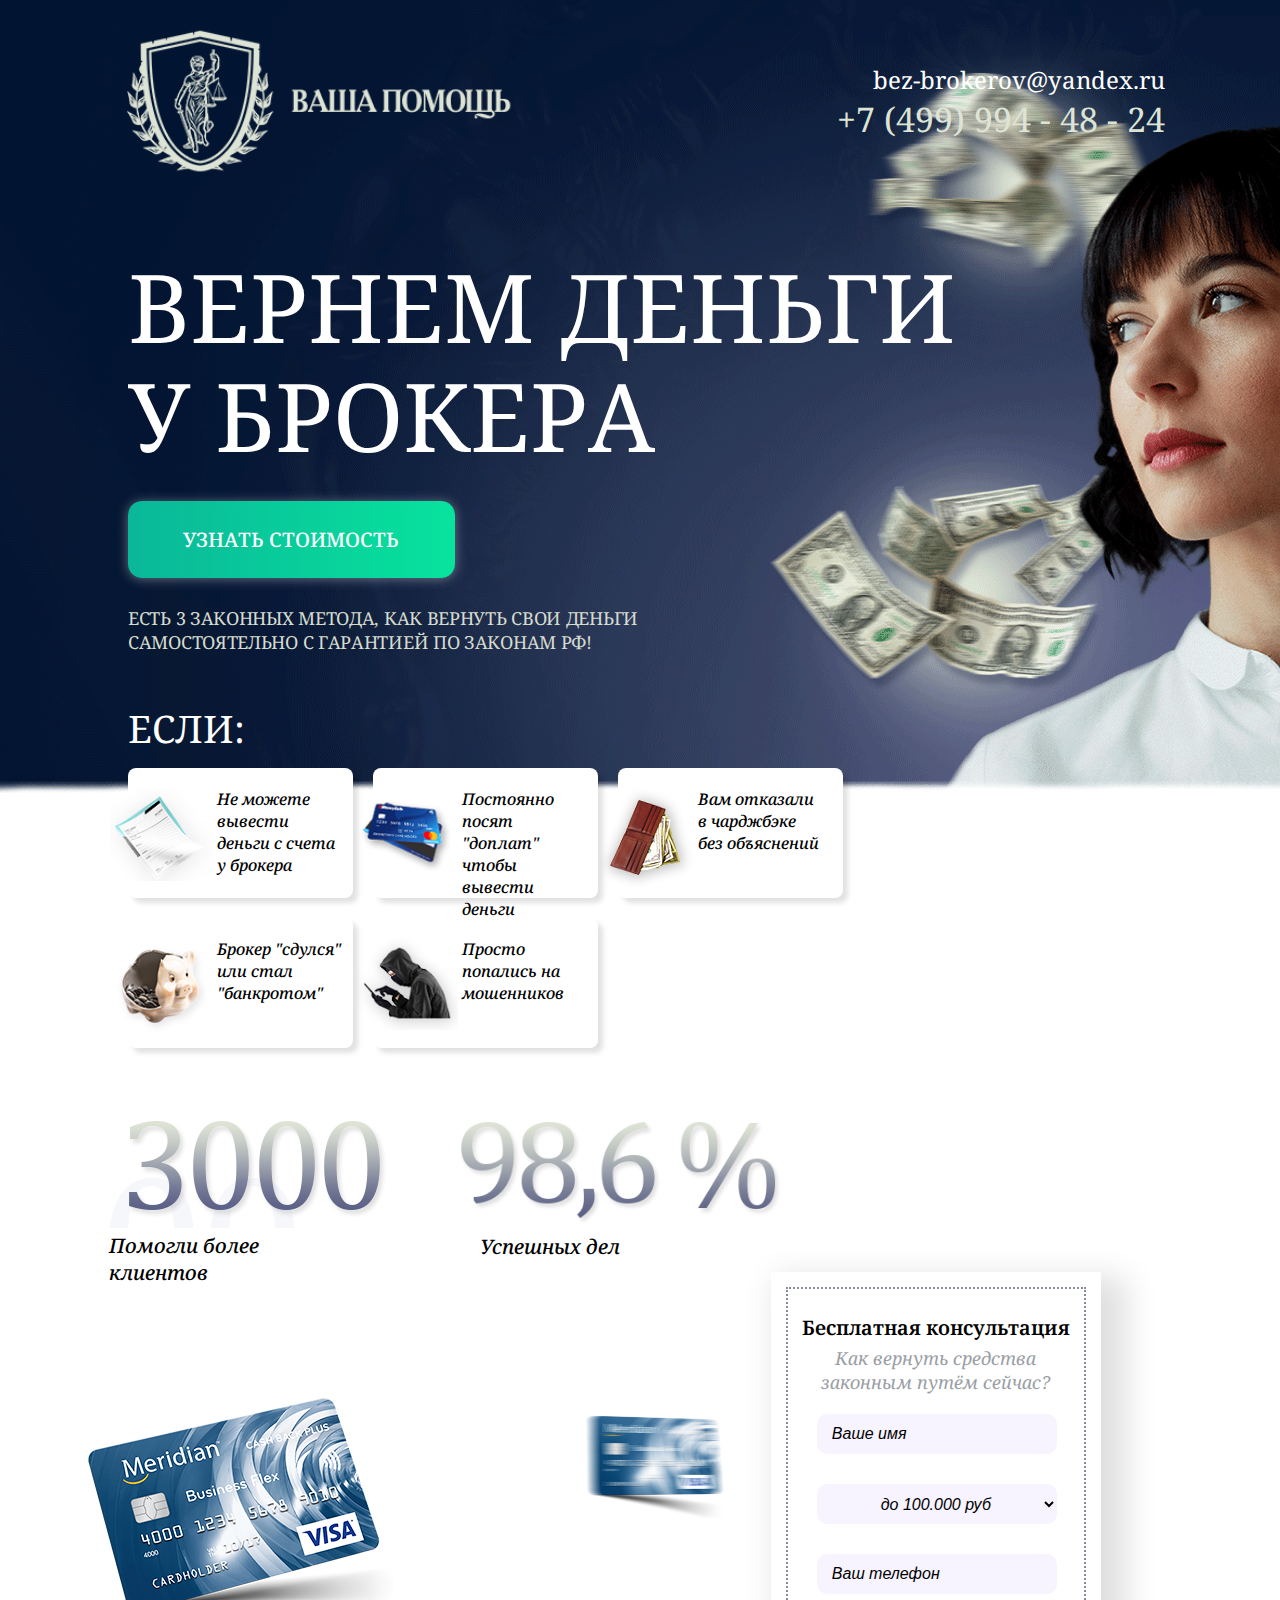
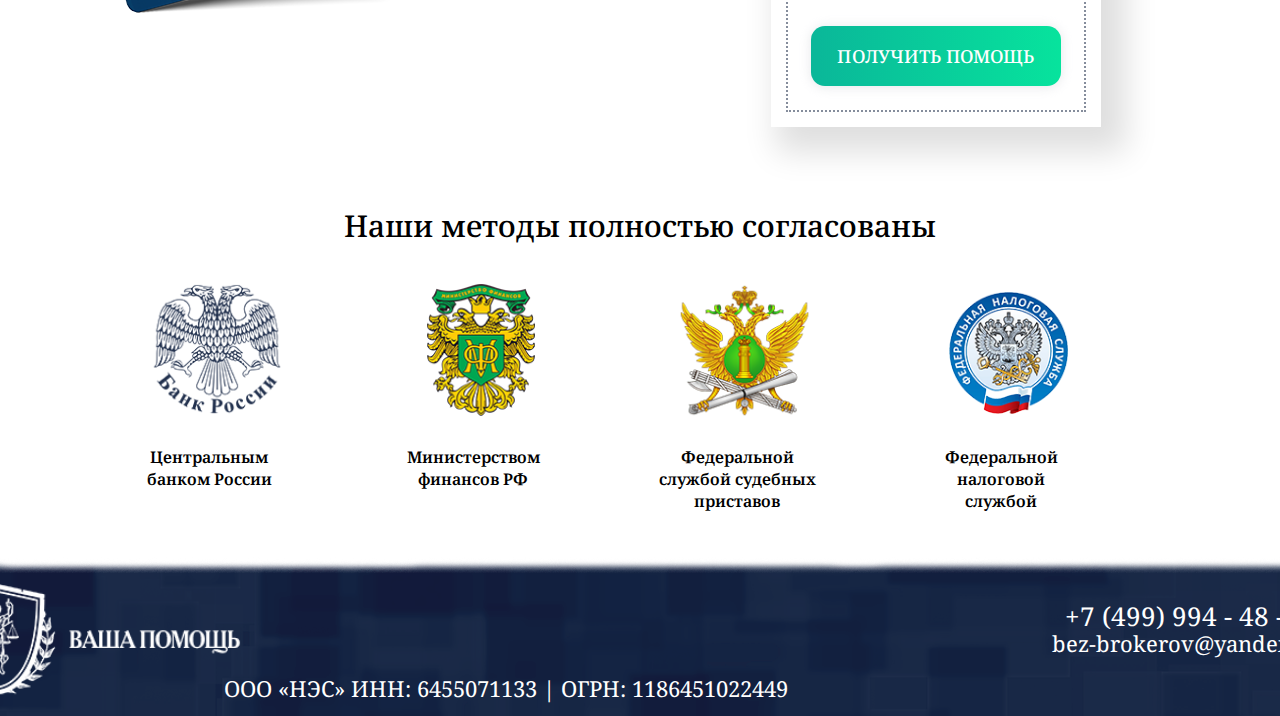
==== index.html @ 55100583 "Add files via upload" ====
<!DOCTYPE html>
<html lang="ru">

<head>
    <meta charset="UTF-8">
    <meta name="viewport" content="width=device-width, initial-scale=1.0">
    <link rel="stylesheet" href="css/style.css" />
    <link rel="preconnect" href="https://fonts.gstatic.com">
    <link href="https://fonts.googleapis.com/css2?family=Noto+Serif&display=swap" rel="stylesheet">
    <title>ваша помощь</title>
</head>

<body>
    <div class="body">
        <div class="wrapper">
            <div class="wrapper__images1">
                <div class="container">
                    <header class="header">
                        <img class="header__images" src="images/Logjvashapomosh.png" alt="">
                        <div class="header__text">
                            <span>bez-brokerov@yandex.ru</span>
                            <span class="header__tel">+7 (499) 994 - 48 - 24</span>
                        </div>
                    </header>
                    <div class="content">
                        <div class="main__content">
                            <h1>ВЕРНЕМ ДЕНЬГИ У БРОКЕРА</h1>
                            <div class="content__button">
                                <a href="#popup">УЗНАТЬ СТОИМОСТЬ</a>
                            </div>
                            <div class="content__text">
                                <p>Есть 3 законных метода, как вернуть свои деньги самостоятельно с гарантией по законам
                                    РФ!
                                </p>
                            </div>
                        </div>
                        <div class="content__windows">
                            <p class="content__text2">ЕСЛИ:</p>
                            <div class="wrapper__windows">
                                <ul class="windows1">
                                    <li class="window__text">
                                        <img src="images/Dokument.png" alt="">
                                        <p>Не можете вывести деньги с счета у брокера</p>
                                    </li>
                                    <li class="window__text">
                                        <img src="images/Kreditka.png" alt="">
                                        <p>Постоянно посят "доплат" чтобы вывести деньги</p>
                                    </li>
                                    <li class="window__text wallet">
                                        <img src="images/Koshelek.png" alt="">
                                        <p>Вам отказали в чарджбэке без объяснений</p>
                                    </li>
                                    <li class="window__text">
                                        <img src="images/Kopilka.png" alt="">
                                        <p>Брокер "сдулся" или стал "банкротом"</p>
                                    </li>
                                    <li class="window__text">
                                        <img src="images/Moshenik.png" alt="">
                                        <p>Просто попались на мошенников</p>
                                    </li>
                                </ul>
                            </div>
                        </div>
                        <div class="content__images">
                            <div class="numbers">
                                <div class="number">
                                    <img src="images/Nomber3000.png" alt="">
                                    <p>Помогли более клиентов</p>
                                </div>
                                <div class="number">
                                    <img class="num" src="images/Nomber98.png" alt="">
                                    <p>Успешных дел</p>
                                </div>
                            </div>
                            <div class="cards">
                                <div class="card">
                                    <img src="images/Kreditkabolshay.png" alt="">
                                </div>
                                <div class="card">
                                    <div class="card2">
                                        <img src="images/Kreditkamalenkay.png" alt="">
                                    </div>
                                </div>
                            </div>
                            <div class="forma">
                                <div class="border">
                                    <form class="form" name="feedback" method="POST" action="directofmy@yandex.ru">
                                        <h3>Бесплатная консультация</h3>
                                        <p>Как вернуть средства законным путём сейчас?</p>
                                        <input name="name" type="text" placeholder="Ваше имя" required="required"
                                            autocomplete="off" />
                                        <select name="sum" required="required">
                                            <option value="1">до 100.000 руб</option>
                                            <option value="2">от 100.000 до 300.000 руб</option>
                                            <option value="3">свыше 300.000</option>
                                        </select>
                                        <input name="tel" type="tel" placeholder="Ваш телефон" required="required"
                                            autocomplete="off" />
                                        <p><input class="btn" name="submit_btn" type="submit" value="ПОЛУЧИТЬ ПОМОЩЬ" />
                                        </p>
                                    </form>
                                </div>
                            </div>
                        </div>
                        <div class="logo__container">
                            <div class="logos">
                                <h2>Наши методы полностью согласованы</h2>
                                <div class="logo">
                                    <img src="images/Banklogo.png" alt="">
                                    <p>Центральным банком России</p>
                                </div>
                                <div class="logo">
                                    <img src="images/Minicterstvologo.png" alt="">
                                    <p>Министерством финансов РФ</p>
                                </div>
                                <div class="logo">
                                    <img src="images/Federalnayslugba.png" alt="">
                                    <p>Федеральной службой судебных приставов</p>
                                </div>
                                <div class="logo">
                                    <img src="images/Nologovayslugba.png" alt="">
                                    <p>Федеральной налоговой службой</p>
                                </div>
                            </div>
                        </div>
                    </div>
                </div>
            </div>
        </div>
        <div class="wrapper__images2">
            <div class="footer">
                <img class="footer__images" src="images/logomalenkoe.png" alt="">
                <div class="footer__text">
                    <p>ООО «НЭС» ИНН: 6455071133 | ОГРН: 1186451022449</p>
                    <span class="mail">bez-brokerov@yandex.ru</span>
                    <span class="footer__tel">+7 (499) 994 - 48 - 24</span>
                </div>
            </div>
        </div>
        <div id="popup" class="popup">
            <div class="popup__body">
                <div class="popup__content">
                    <a href="" class="popup__close">✖</a>
                    <form class="popup__form" name="feedback" method="POST" action="directofmy@yandex.ru" id="forma">
                        <h4>Бесплатная консультация</h4>
                        <p>Как вернуть средства законным путём сейчас?</p>
                        <input name="name" type="text" placeholder="Ваше имя" required="required" autocomplete="off" />
                        <select name="sum" required="required">
                            <option value="1">до 100.000 руб</option>
                            <option value="2">от 100.000 до 300.000 руб</option>
                            <option value="3">свыше 300.000</option>
                        </select>
                        <input name="tel" type="tel" placeholder="Ваш номер телефон*" required="required"
                            autocomplete="off" />
                        <span>Отправляя данную форму, вы даете согласие на обработку Ваших персональных данных.</span>
                        <p><input class="btn2" name="submit_btn2" type="submit" value="ПОЛУЧИТЬ ПОМОЩЬ" /></p>
                    </form>
                </div>
            </div>
        </div>
    </div>
</body>

</html>
---- css/style.css ----
/*Обнуление*/
*,
::before,
::after {
box-sizing: border-box;
}

html {
font-size: 0.0817vw; /* for width: 1224px;*/
padding: 0;
margin: 0;
width: 100%;
height: 100%;
}

body {
position: relative;
padding: 0;
margin: 0 0 0 0;
width: 100%;
font-size: 14rem;
font-family:'Noto Serif', serif;
}

.body{
	margin-bottom: 200px;
}

body:before {
width: 300px;
height: 100px;
background: red;
}

body:after {
width: 300rem;
height: 100rem;
background:#00ff0099;
}

body:before,
body:after {
content: "камертон";
position: fixed;
top: 10px;
left: 20px;
z-index: 1000000;
display: none;
}

li {
	list-style-type: none;
}
ul {
	margin-left: 0;
	padding-left: 0; 
}

/* @media */

@media screen and (min-width: 1140px) { /*экран больше 1224*/
html{
font-size: 1px;}
}

@media screen and (min-width: 1420px) and (max-width: 1680px){
	body .wrapper .container{
		width: 70%;
	}
	header .header__images {
		width: 480rem;
	}
	header .header__text{
		padding-top: 10rem;
	}
	header .header__text span{
		font-size: 26rem;
	}
	body .wrapper .container header .header__text .header__tel{
		font-size: 36px;
	}
	.content .main__content h1{
		width: 85%;
		font-size: 95rem;
		margin-bottom: 30px;
	}
	.content .main__content .content__text{
		width: 50%;
		font-size: 18rem;
	}
	.content .content__windows .content__text2{
		margin-top: -15rem;
		font-size: 42rem;
	}
	.content .content__windows .wrapper__windows .windows1 p{	
		margin-top: 20rem;
		font-size: 16rem;
	}
	.content .content__images .numbers p{
		font-size: 22rem;
	}
	.content .content__images .numbers .number .num{
		margin: -5rem 0 0 -35rem;
	}
	.content .content__images .forma{
		margin: -55% 0 0 0;
		text-align: center;
	}
	.content .content__images .forma .border form h3{
		font-size: 20rem;
	}
	.content .content__images .forma .border form p{
		font-size: 18rem;
	}
	.content .logo__container .logos .logo{
		margin-right: 85rem;
		margin-bottom: 120rem;
	}.content .logo__container .logos .logo p{
		font-size: 16rem;
	}
	.content .logo__container .logos :last-child {
		padding-right: 0rem;
		margin-right: 0rem;
	}
	body .wrapper__images2{
		position: absolute;
		bottom: -15px;
	}
	.body .wrapper__images2 .footer{
		max-width: 70%;
	}
	body .wrapper__images2 .footer .footer__text{
		width: 100%;
		margin: 0 20px 0 10px;
		text-align: center;
	}
	body .wrapper__images2 .footer .footer__images{
		margin: 5rem 0 0 -130rem;
		height: 130rem;
	}
	body .wrapper__images2 .footer .footer__text p{
		position: absolute;
		font-size: 26px;
		margin: -35rem 0 0 310rem;
	}
	body .wrapper__images2 .footer .footer__text .footer__tel{
		font-size: 24px;
		margin: -100rem -125rem 0 0;
	}
	body .wrapper__images2 .footer .footer__text .mail{
		font-size: 22px;
		margin: -75rem -125rem 0 0;
	}
}

@media screen and (min-width: 1280px) and (max-width: 1420px){
	body .wrapper .container{
		width: 80%;
	}
	header .header__images {
		width: 430rem;
	}
	header .header__text span{
		font-size: 24rem;
	}
	body .wrapper .container header .header__text .header__tel{
		font-size: 34px;
	}
	.content .main__content h1{
		width: 85%;
		font-size: 95rem;
		margin-bottom: 30px;
	}
	.content .main__content .content__text{
		width: 60%;
		font-size: 18rem;
	}
	.content .content__windows .wrapper__windows{
		width: 90%;
		margin: 0 auto;
	}
	.content .content__windows .wrapper__windows .windows1 p{	
		margin-top: 20rem;
		font-size: 16rem;
	}
	.content .content__images .numbers p{
		font-size: 20rem;
	}
	.content .content__images .numbers .number .num{
		margin: -5rem 0 0 -30rem;
	}
	.content .content__images .cards{
		margin: 0 0 130rem -30rem;
	}
	.content .content__images .forma{
		margin: -52% 5% 0 0;
		text-align: center;
	}
	.content .content__images .forma .border form h3{
		font-size: 20rem;
	}
	.content .content__images .forma .border form p{
		font-size: 18rem;
	}
	.content .logo__container .logos .logo{
		margin-right: 80rem;
		margin-bottom: 100rem;
	}
	.content .logo__container .logos .logo p{
		font-size: 16rem;
	}
	.content .logo__container .logos :last-child {
		padding-right: 0rem;
		margin-right: 0rem;
	}
	body .wrapper__images2{
		position: absolute;
		bottom: -40px;
	}
	.body .wrapper__images2 .footer{
		max-width: 90%;
	}
	body .wrapper__images2 .footer .footer__text{
		width: 100%;
		margin: 0 20px 0 10px;
		text-align: center;
	}
	body .wrapper__images2 .footer .footer__images{
		margin: 5rem 0 0 -130rem;
		height: 130rem;
	}
	body .wrapper__images2 .footer .footer__text p{
		position: absolute;
		font-size: 22px;
		margin: -30rem 0 0 180rem;
	}
	body .wrapper__images2 .footer .footer__text .footer__tel{
		font-size: 26px;
		margin: -105rem -125rem 0 0;
	}
	body .wrapper__images2 .footer .footer__text .mail{
		font-size: 22px;
		margin: -75rem -125rem 0 0;
	}
}

@media screen and (min-width: 991px) and (max-width: 1279px){
	body .wrapper .container{
		width: 80%;
	}
	header .header__images {
		width: 530rem;
	}
	header .header__text{
		padding-top: 20rem;
	}
	header .header__text span{
		font-size: 30rem;
	}
	body .wrapper .container header .header__text .header__tel{
		font-size: 34px;
	}
	.content .main__content h1{
		width: 90%;
		font-size: 95rem;
		margin-bottom: 30px;
	}
	.content .main__content .content__text{
		width: 80%;
		font-size: 24rem;
	}
	.content .content__windows .wrapper__windows{
		width: 90%;
		margin: 0 auto;
	}
	.content .content__windows .wrapper__windows .windows1 p{	
		margin-top: 30rem;
		font-size: 16rem;
	}
	.content .content__images .numbers p{
		font-size: 28rem;
	}
	.content .content__images .numbers .number .num{
		margin: -5rem 0 0 -30rem;
	}
	.content .content__images .cards{
		margin: 0 0 180rem -20rem;
	}
	.content .content__images .forma{
		margin: -58% 8% 0 0;
		text-align: center;
	}
	.content .content__images .forma .border form h3{
		font-size: 26rem;
	}
	.content .content__images .forma .border form p{
		font-size: 24rem;
	}
	.content .logo__container .logos .logo{
		margin-right: 75rem;
		margin-bottom: 100rem;
	}
	.content .logo__container .logos h2{
		font-size: 30rem;
	}
	.content .logo__container .logos .logo p{
		font-size: 16rem;
	}
	.content .logo__container .logos :last-child {
		padding-right: 0rem;
		margin-right: 0rem;
	}
	body .wrapper__images2{
		position: absolute;
		bottom: -40px;
	}
	.body .wrapper__images2 .footer{
		width: 90%;
	}
	body .wrapper__images2 .footer .footer__text{
		width: 100%;
		margin: 0 20px 0 10px;
		text-align: center;
	}
	body .wrapper__images2 .footer .footer__images{
		margin: 5rem 0 0 -130rem;
		height: 130rem;
	}
	body .wrapper__images2 .footer .footer__text p{
		position: absolute;
		font-size: 22px;
		margin: -25rem 0 0 180rem;
	}
	body .wrapper__images2 .footer .footer__text .footer__tel{
		font-size: 26px;
		margin: -105rem -125rem 0 0;
	}
	body .wrapper__images2 .footer .footer__text .mail{
		font-size: 22px;
		margin: -75rem -125rem 0 0;
	}
}

@media screen and (min-width: 840px) and (max-width: 990px){
	body .wrapper .container{
		width: 80%;
		margin: 0 auto;
		text-align: center;
	}
	header .header__text span{
		font-size: 30rem;
	}
	header .header__images {
		max-width: 340px;
	}
	.content .main__content h1{
		width: 100%;
		font-size: 110rem;
		text-align: center;
		margin-bottom: 30px;
	}
	.content .main__content .content__text{
		width: 80%;
		margin: 0 auto;
		text-align: center;
		font-size: 24rem;
	}
	.content .content__windows .wrapper__windows{
		width: 100%;
		padding: 0 0 0 20%;
		margin: 0 auto;
	}
	.content .content__windows .wrapper__windows .windows1 p{	
		margin-top: 30rem;
		font-size: 20rem;
	}
	.content .content__images .numbers p{
		font-size: 28rem;
	}
	.content .content__images .numbers .number .num{
		margin: -5rem 0 0 -56rem;
	}
	.content .content__images .cards{
		width: 100%;
		margin-bottom: 200rem;
	}
	.content .content__images .forma{
		margin:-65% 5% 0 0;
		text-align: center;
	}
	.content .logo__container .logos .logo{
		margin-right: 75rem;
	}
	.content .logo__container .logos h2{
		font-size: 30rem;
	}
	.content .logo__container .logos .logo p{
		font-size: 16rem;
	}
	.content .logo__container .logos :last-child {
		padding-right: 0rem;
		margin-right: 0rem;
	}
	body .wrapper__images2{
		position: absolute;
		bottom: -100px;
	}
	body .wrapper__images2 .footer{
		max-width: 90%;
		padding-top: 20px;
		margin: 0 auto;
		text-align: center;
	}
	body .wrapper__images2 .footer .footer__images{
		margin: 15rem 0 0 0;
		height: 150rem;
	}
	body .wrapper__images2 .footer .footer__text{
		width: 100%;
		float: none;
		margin: 0 20px 0 10px;
		text-align: center;
	}
	body .wrapper__images2 .footer .footer__text p{
		position: absolute;
		font-size: 24rem;
		margin: 130rem 0 0 410rem;
	}
	body .wrapper__images2 .footer .footer__text .footer__tel{
		font-size: 18px;
		margin: 50rem -240rem 0 0;
	}
	body .wrapper__images2 .footer .footer__text .mail{
		font-size: 16px;
		margin: 80rem 70rem 0 0;
	}
}	

@media screen and (min-width: 768px) and (max-width: 840px){
	body .wrapper .container{
		width: 80%;
		margin: 0 auto;
		text-align: center;
	}
	header .header__images {
		max-width: 340px;
	}
	header .header__text{
		padding-top: 20rem;
	}
	header .header__text span{
		font-size: 30rem;
	}
	body .wrapper .container header .header__text .header__tel{
		font-size: 30px;
	}
	.content .main__content h1{
		width: 100%;
		font-size: 110rem;
		text-align: center;
		margin-bottom: 30px;
	}
	.content .main__content .content__text{
		width: 80%;
		margin: 0 auto;
		font-size: 24rem;
		text-align: center;
	}
	.content .content__windows .wrapper__windows{
		width: 100%;
		padding: 0 0 0 12%;
		margin: 0 auto;
	}
	.content .content__windows .wrapper__windows .windows1 p{	
		margin-top: 30rem;
		font-size: 20rem;
	}
	.content .content__images .numbers p{
		font-size: 28rem;
	}
	.content .content__images .numbers .number .num{
		margin: -5rem 0 0 -56rem;
	}
	.content .content__images .cards{
		width: 100%;
	}
	.content .content__images .forma{
		margin:-115% -3% 0 0;
		text-align: center;
	}
	.content .logo__container .logos h2{
		font-size: 30rem;
	}
	.content .logo__container .logos .logo{
		margin-right: 75rem;
	}
	.content .logo__container .logos .logo p{
		font-size: 16rem;
	}
	.content .logo__container .logos :last-child {
		padding-right: 0rem;
		margin-right: 0rem;
	}
	body .wrapper__images2{
		position: absolute;
		bottom: -100px;
	}
	body .wrapper__images2 .footer{
		max-width: 90%;
		padding-top: 20px;
		margin: 0 auto;
		text-align: center;
	}
	body .wrapper__images2 .footer .footer__images{
		margin: 15rem 0 0 0;
		height: 180rem;
	}
	body .wrapper__images2 .footer .footer__text{
		width: 100%;
		float: none;
		margin: 0 20px 0 10px;
		text-align: center;
	}
	body .wrapper__images2 .footer .footer__text p{
		position: absolute;
		float: none;
		font-size: 24rem;
		margin: 170rem 0 0 390rem;
	}
	body .wrapper__images2 .footer .footer__text .footer__tel{
		font-size: 18px;
		margin: -70rem 70rem 0 0;
	}
	body .wrapper__images2 .footer .footer__text .mail{
		font-size: 16px;
		margin: 100rem 70rem 0 0;
	}
}	

@media screen and (min-width: 641px) and (max-width: 767px){
	.content .main__content .content__text p {
		display:none;
	}
	.content .logo__container {
		display:none;
	}
	body .wrapper .container{
		width: 80%;
		margin: 0 auto;
		text-align: center;
	}
	header .header__text span{
		font-size: 18px;
	}
	header .header__images {
		max-width: 340px;
		margin: -5rem 0 0 -40rem;
	}
	.content .main__content h1{
		width: 100%;
		font-size: 110rem;
		text-align: center;
		margin-bottom: 30px;
	}
	body .wrapper .container .content .content__windows {
		margin: 0 auto;
		text-align: center;
	}
	body .wrapper .container .content .content__windows .wrapper__windows{
		padding: 0 15%;
		text-align: center;
	}
	body .wrapper .container .content .content__images .numbers{
		padding: 0 20% 0 20%;
		margin: 0 auto;
	}
	body .wrapper .container .content .content__images .numbers p{
		font-size: 40rem;
		margin-left: 50px;
	}
	body .wrapper .container .content .content__images .numbers .number{
		margin: 0;
	}
	.content .content__images .cards .card{
		margin: 0 100rem 50rem -100rem;
	}
	.content .content__images .cards .card .card2{
		margin: 200rem 100rem 0 665rem;
	}
	body .wrapper .container .content .content__images .forma{
		margin:-95% 10% 10% 26%;
		text-align: center;
	}
	body .wrapper__images2{
		position: absolute;
		bottom: -150px;
	}
	.body .wrapper__images2 .footer{
		max-width: 80%;
		float: none;
		margin: 0 auto;
	}
	body .wrapper__images2 .footer .footer__images{
		margin: 20rem 0 0 -120rem;
		height: 180rem;
	}
	body .wrapper__images2 .footer .footer__text{
		width: 100%;
	}
	body .wrapper__images2 .footer .footer__text p{
		position: absolute;
		font-size: 36rem;
		margin: -10rem 0 0 -80rem;
	}
	body .wrapper__images2 .footer .footer__text .footer__tel{
		font-size: 16px;
		margin: -120rem -120rem 0 0;
	}
	body .wrapper__images2 .footer .footer__text .mail{
		font-size: 14px;
		margin: -80rem -120rem 0 0;
	}
}
@media screen and (min-width: 481px) and (max-width: 640px){
	.content .main__content .content__text p {
		display:none;
	}
	.content .logo__container {
		display:none;
	}
	body .wrapper .container{
		width: 80%;
		margin: 0 auto;
		text-align: center;
	}
	header .header__text span{
		font-size: 18px;
	}
	header .header__images {
		max-width: 340px;
		margin: -5rem 0 0 -40rem;
	}
	.content .main__content h1{
		width: 100%;
		font-size: 110rem;
		text-align: center;
		margin-bottom: 30px;
	}
	body .wrapper .container .content .content__windows {
		margin: 0 auto;
		text-align: center;
	}
	body .wrapper .container .content .content__windows .wrapper__windows{
		width: 80%;
		padding: 0 0 0 14%;
		text-align: center;
	}
	body .wrapper .container .content .content__images .numbers{
		padding: 0 20% 0 20%;
		margin: 0 auto;
	}
	body .wrapper .container .content .content__images .numbers p{
		font-size: 40rem;
		margin-left: 50px;
	}
	body .wrapper .container .content .content__images .numbers .number{
		margin: 0;
	}
	.content .content__images .cards .card{
		margin: 0 100rem 50rem -100rem;
	}
	.content .content__images .cards .card .card2{
		margin: 200rem 100rem 0 590rem;
	}
	body .wrapper .container .content .content__images .forma{
		margin:-100% 15% 10% 0;
		text-align: center;
	}
	body .wrapper__images2{
		position: absolute;
		bottom: -150px;
	}
	.body .wrapper__images2 .footer{
		max-width: 80%;
		float: none;
		margin: 0 auto;
	}
	body .wrapper__images2 .footer .footer__images{
		margin: 20rem 0 0 -120rem;
		height: 180rem;
	}
	body .wrapper__images2 .footer .footer__text{
		width: 100%;
	}
	body .wrapper__images2 .footer .footer__text p{
		position: absolute;
		font-size: 36rem;
		margin: -10rem 0 0 -80rem;
	}
	body .wrapper__images2 .footer .footer__text .footer__tel{
		font-size: 16px;
		margin: -120rem -120rem 0 0;
	}
	body .wrapper__images2 .footer .footer__text .mail{
		font-size: 14px;
		margin: -80rem -120rem 0 0;
	}
}


@media screen and (min-width: 411px) and (max-width: 480px){
	.content .main__content .content__text p {
		display:none;
	}
	.content .logo__container {
		display:none;
	}
	body .wrapper .container{
		width: 80%;
		margin: 0 auto;
		text-align: center;
	}
	header .header__text span{
		font-size: 18px;
	}
	header .header__images {
		max-width: 340px;
		margin: -5rem 0 0 -40rem;
	}
	.content .main__content h1{
		width: 100%;
		font-size: 110rem;
		text-align: center;
		margin-bottom: 30px;
	}
	body .wrapper .container .content .content__windows {
		margin: 0 auto;
		text-align: center;
	}
	body .wrapper .container .content .content__windows .wrapper__windows{
		padding: 0 5%;
		text-align: center;
	}
	body .wrapper .container .content .content__images .numbers{
		padding: 0 20% 0 20%;
		margin: 0 auto;
	}
	body .wrapper .container .content .content__images .numbers p{
		font-size: 40rem;
		margin-left: 50px;
	}
	body .wrapper .container .content .content__images .numbers .number{
		margin: 0;
	}
	.content .content__images .cards .card{
		margin: 0 100rem 50rem -100rem;
	}
	.content .content__images .cards .card .card2{
		margin: 200rem 100rem 0 590rem;
	}
	body .wrapper .container .content .content__images .forma{
		margin:-120% 0 10% 28%;
		text-align: center;
	}
	body .wrapper__images2{
		position: absolute;
		bottom: -150px;
	}
	.body .wrapper__images2 .footer{
		max-width: 80%;
		float: none;
		margin: 0 auto;
	}
	body .wrapper__images2 .footer .footer__images{
		margin: 20rem 0 0 -120rem;
		height: 180rem;
	}
	body .wrapper__images2 .footer .footer__text{
		width: 100%;
	}
	body .wrapper__images2 .footer .footer__text p{
		position: absolute;
		font-size: 36rem;
		margin: -10rem 0 0 -80rem;
	}
	body .wrapper__images2 .footer .footer__text .footer__tel{
		font-size: 16px;
		margin: -120rem -120rem 0 0;
	}
	body .wrapper__images2 .footer .footer__text .mail{
		font-size: 14px;
		margin: -80rem -120rem 0 0;
	}
}

@media screen and (min-width: 360px) and (max-width: 410px){
	.content .main__content .content__text p {
		display:none;
	}
	.content .logo__container {
		display:none;
	}
	body .wrapper .container{
		width: 80%;
		margin: 0 auto;
		text-align: center;
	}
	header .header__images {
		max-width: 260px;
		padding-left: 120rem;
	}
	header .header__text{
		text-align: center;
		padding-right: 180rem;
	}
	header .header__text span{
		font-size: 16px;
	}
	body .wrapper .container header .header__text .header__tel{
		font-size: 20px;
	}
	.content .main__content h1{
		width: 100%;
		font-size: 110rem;
		text-align: center;
		margin: 30px 0 30px 0;
	}
	.content .main__content .content__button a{
		font-size: 16px;
		padding: 25px 50px;
	}
 	.content .content__windows .wrapper__windows{
		padding: 0 0 0 0;
		text-align: center;
	}
	.content .content__windows .wrapper__windows .windows1{
		margin-left: 10rem;
	}
	.content .content__images .numbers{
		padding: 0 10% 0 10%;
		margin: 0 auto;
	}
	.content .content__images .numbers p{
		font-size: 42rem;
		margin-left: 50px;
	}
	.content .content__images .numbers .number{
		margin: 0;
	}
	.content .content__images .cards .card{
		width: 150%;
		float: none;
		margin: 0 200rem 50rem -320rem;
	}
	body .wrapper .container .content .content__images .forma{
		margin:-110% -6% 10% 0;
		text-align: center;
		width: 330px;
		height: 450px;
		padding: 15px 15px;
	}
	body .wrapper__images2{
		position: absolute;
		bottom: -160px;
	}
	.body .wrapper__images2 .footer{
		max-width: 60%;
	}
	body .wrapper__images2 .footer .footer__images{
		float: none;
		margin: 8rem 0 0 120rem;
		height: 215rem;
	}
	body .wrapper__images2 .footer .footer__text{
		width: 100%;
	}
	body .wrapper__images2 .footer .footer__text p{
		position: absolute;
		float: none;
		font-size: 36rem;
		margin: 158rem 0 0 -100rem;
	}
	body .wrapper__images2 .footer .footer__text .footer__tel{
		font-size: 16px;
		margin: -135rem 80rem 0 0;
	}
	body .wrapper__images2 .footer .footer__text .mail{
		font-size: 14px;
		margin: 70rem 80rem 0 0;
	}
}

@media screen and (max-width: 359px){
	.content .main__content .content__text p {
		display:none;
	}
	.content .logo__container {
		display:none;
	}
	body .wrapper .container{
		width: 80%;
		margin: 0 auto;
		text-align: center;
	}
	body .wrapper .wrapper__images1{
		background: url(../images/Dizainvashapomos.gif) no-repeat;
		width: 100%;
		top: 0px;
	}
	header .header__images {
		max-width: 260px;
	}
	header .header__text{
		text-align: center;
		padding-right: 120rem;
	}
	header .header__text span{
		font-size: 16px;
	}
	body .wrapper .container header .header__text .header__tel{
		font-size: 20px;
	}
	.content .main__content h1{
		width: 100%;
		font-size: 110rem;
		text-align: center;
		margin-top: 80rem;
		margin-bottom: 30px;
	}
	.content .main__content .content__button a{
		font-size: 14px;
		padding: 25px 50px;
	}
	.content .content__windows .wrapper__windows{
		width: 90%;
		text-align: center;
	}
	.content .content__images .numbers{
		padding: 0 10% 0 10%;
		margin: 0 auto;
	}
	.content .content__images .numbers p{
		font-size: 45rem;
		margin-left: 40px;
	}
	.content .content__images .numbers .number{
		margin: 0;
	}
	.content .content__images .cards .card{
		float: none;
		margin: 0 200rem 50rem -250rem;
	}
	.content .content__images .forma{
		margin:-130% -11% 10% 0;
		text-align: center;
		width: 312px;
		height: 435px;
		padding: 10px 10px;
	}
	body .wrapper__images2{
		position: absolute;
		bottom: -160px;
	}
	body .wrapper__images2 .footer{
		max-width: 60%;
	}
	body .wrapper__images2 .footer .footer__images{
		float: none;
		margin: 10rem 0 0 110rem;
		height: 220rem;
	}
	body .wrapper__images2 .footer .footer__text{
		width: 100%;
	}
	body .wrapper__images2 .footer .footer__text p{
		position: absolute;
		float: none;
		font-size: 40rem;
		margin: 230rem 0 0 -160rem;
	}
	body .wrapper__images2 .footer .footer__text .footer__tel{
		font-size: 16px;
		margin: -150rem 40rem 0 0;
	}
	body .wrapper__images2 .footer .footer__text .mail{
		font-size: 14px;
		margin: 100rem 0 0 -60rem;
	}
}



/*wrapper*/

.wrapper{
	width: 100%;
	height: 100%;
	display: flex;
	justify-content: center;
	align-items: center;
}

.wrapper .wrapper__images1{
	background: url(../images/Dizainvashapomos.gif) no-repeat;
	object-fit: cover;
	-o-object-fit: cover;
	width: 100%;
	top: 0px;
}

.wrapper .container{
	position: relative;
 	width: 60%;
	height: 100%;
	margin: 0 auto;
	z-index: 1;
}

/*header*/

.header{
	display: inline-block;
	width: 100%;
	margin: 13rem;
}

.header .header__images{
	float: left;
	display: block;
	min-width: 370rem;
	margin: -5rem 0 0 -40rem;
}

.header .header__text{
	float: right;
	display: block;
	margin: 50rem 0 0 0;
	font-size: 20px;
	color: #fff;
	font-family:'Noto Serif', serif;
}

.header .header__text span{
	display: block;
	text-align: right;
}

.header .header__text .header__tel{
	float: right;
	font-size: 26px;
	color:#dee4d5;
}

/*content*/

.content{
 	width: 100%;
	font-family:'Noto Serif', serif;
}

/*main__content*/

.main__content h1{
	display: block;
	width: 65%;
	padding: 0;
	text-align: left;
	font-size: 80rem;
	color: #fff;
	font-weight: 400;
	line-height: 115%;
	margin: 42px 0 30px 0;
}

.main__content .content__button a{
	color: #fff;
	text-decoration: none;
	outline: none;
	font-size: 20px;
	font-weight: 500;
	letter-spacing: 0.031rem;
}

.main__content .content__button a{
	display: inline-block;
	padding: 25px 55px;
	margin: 0 0 10rem 0;
	border-radius: 14px;
	-webkit-border-radius: 14px;
	-moz-border-radius: 14px;
	background-image: linear-gradient( to right,rgba(10,183,153,1) 0%,rgba(7,227,157,1) 50%,rgba(10,183,153,1) 100%);
	background-size: 200% auto;
	-webkit-background-size: 200% auto;
	-o-background-size: 200% auto;
	-moz-background-size: 200% auto;
	box-shadow: 0 1px 12px 0 rgba(203, 206, 212, 0.486);
	-webkit-box-shadow: 0 1px 12px 0 rgba(203, 206, 212, 0.486);
	-moz-box-shadow: 0 1px 12px 0 rgba(203, 206, 212, 0.486);
	transition: .8s;
	-webkit-transition: .8s;
	-o-transition: .8s;
	-moz-transition: .8s;
}

.main__content .content__button a:hover {
	background-position: right center;
} 

.main__content .content__button a:active {
	background-image: linear-gradient( to right,rgb(8, 131, 110) 0%,rgb(8, 189, 131) 50%,rgba(8,131,110) 100%);
}

.main__content .content__text {
	display: block;
	font-size: 14rem;
	color: #d5dbce;
	width: 40%;
	padding: 0 0 30rem 0;
	text-transform: uppercase;
	font-family:'Noto Serif', serif;
	letter-spacing: -0.3px;
}

/*content__windows*/

.content__windows{
	width: 100%;
	margin-bottom: 20rem;
}

.content__windows .content__text2{
	font-size: 38px;
	color: #fff;
	padding: 0;
	margin: 0 0 0 0;
	font-family:'Noto Serif', serif;
}

.content__windows .wrapper__windows{
	display: inline-block;
	width: 80%;
	padding: 0 0 0 0;
}

.content__windows .wrapper__windows img{
	max-width: 47%;
	margin: 20px 0 0 -18px;
}

.content__windows .wrapper__windows p{
	display: inline-block;
	margin: 30px 0 0 0;
	width: 55%;
	max-height: 90%;
	color: #000;
	font-weight: 500;
	text-align: left;
	vertical-align: top;
	font-style: italic;
}

.content__windows .wrapper__windows .windows1{
	display: inline-block;
	width: 100%;
}

.content__windows .wrapper__windows .windows1 p{
	width: 57%;
	max-height: 80%;
}

.content__windows .wrapper__windows .windows1 .window__text{
	float: left;
	background-color: #fff;
	width: 225px;
	height: 130px;
	margin: 0 20px 20px 0;
	padding: 0 5rem 0 0;
	font-size: 14px;
	border-radius: 8px;
	-webkit-border-radius: 8px;
	-moz-border-radius: 8px;
	box-shadow: 5px 5px 5px rgba(0, 0, 0, 0.116);
	-webkit-box-shadow: 5px 5px 5px rgba(0, 0, 0, 0.116);
	-moz-box-shadow: 5px 5px 5px rgba(0, 0, 0, 0.116);
	box-sizing: border-box;
	-moz-box-sizing: border-box;
	-webkit-box-sizing: border-box;
	vertical-align: bottom;
	font-family: 'Noto Serif', serif;
}

.content__windows .wrapper__windows .windows1 :last-child {
	margin-right: 0;
}

/*content__images*/

.content__images{
	width: 100%;
}

.content__images .numbers p{
	width: 60% ;
	font-size: 16rem;
	font-weight: 500;
	margin: 0 0 0 1.25rem;
	font-style: italic;
}

.content__images .numbers{
	width: 100%;
	vertical-align: top;
}

.content__images .number{
	float: left;
	margin: 0 100rem 100rem -20rem;
}

.content__images .numbers :last-child{
	margin-right: 0rem;
}

.content__images .number .num{
	margin-top: -5rem;
}

.content__images .number img{
	width: 100%;
}

.content__images .cards{
	float: left;
	width: 90%;
}

.content__images .cards .card{
	float: left;
	margin: 0 200rem 50rem -20rem;
}

.content__images .cards :last-child {
	margin-right: 0;
}

/*form*/

.content__images .forma{
	position: relative;
	float: right;
	display: block;
	margin: -540px 0 0 0;
	width: 330px;
	height: 455px;
	padding: 15px 15px;
	box-shadow: 15px 15px 30px 10px rgba(0, 0, 0, 0.13);
	-webkit-box-shadow: 15px 15px 30px 10px rgba(0, 0, 0, 0.13);
	-moz-box-shadow: 15px 15px 30px 10px rgba(0, 0, 0, 0.13); 
	background-color: #fff;
	z-index: 2;
}

.content__images .forma .border{
	border: 2px dotted #858d9c;
	height: 100%;
	width: 100%;
}

.content__images .forma .border .form{
	height: 100%;
	margin: 0 auto;
}

.content__images .forma .border .form input{
	background-color: #f7f3ff;
	margin: 0 26px 30px 28px;
	font-size: 16px;
	height: 40px;
	width: 240px;
	border-radius: 10px;
	-webkit-border-radius: 10px;
	-moz-border-radius: 10px;
	font-style: italic;
	padding-left: 15px;
	border: none;
}

.content__images .forma .border .form input::-webkit-input-placeholder{
	color: #000;
}
.content__images .forma .border .form input::-moz-placeholder{
	color: #000;
}
.content__images .forma .border .form input:-moz-placeholder{
	color: #000;
}
.content__images .forma .border .form input:-ms-input-placeholder{
	color: #000;
}

.content__images .forma .border .form h3{
	font-size: 18px;
	margin: 25px 0 5px 0;
	font-weight: 600;
	text-align: center;
}

.content__images .forma .border .form p{
	font-size: 16px;
	color: #9a9ea5;
	margin: 0 0 20px 0;
	text-align: center;
	font-style: italic;
}

.content__images .forma .border .form select{
	background-color: #f7f3ff;
	margin: 0 26px 30px 28px;
	font-size: 16px;
	height: 40px;
	width: 240px;
	border-radius: 10px;
	-webkit-border-radius: 10px;
	-moz-border-radius: 10px;
	font-style: italic;
	padding-left: 10px;
	border: none;
}

.content__images .forma .border .form option{
	display: inline-block;
	font-size: 16px;
	margin: 0 0 0 2.1875rem;
	text-align: center;
	font-style: italic;
}

.content__images .forma .border .form .btn{
	color: #fff;
	text-decoration: none;
	outline: none;
	width: 250px;
	height: 60px;
	margin: 1.375rem 0.1875rem 0 0;
	text-align: center;
	font-size: 18px;
	font-weight: 500;
	letter-spacing: 0.031rem;
	font-style: normal;
	font-family:'Noto Serif', serif;
}

.content__images .forma .border .form .btn{
	display: inline-block;
	padding: 15px 25px;
	border-radius: 14px;
	-webkit-border-radius: 14px;
	-moz-border-radius: 14px;
	background-image: linear-gradient( to right,rgba(10,183,153,1) 0%,rgba(7,227,157,1) 50%,rgba(10,183,153,1) 100%);
	background-size: 200% auto;
	-webkit-background-size: 200% auto;
	-o-background-size: 200% auto;
	-moz-background-size: 200% auto;
	box-shadow: 0 1px 12px 0 rgba(203, 206, 212, 0.486);
	-webkit-box-shadow: 0 1px 12px 0 rgba(203, 206, 212, 0.486);
	-moz-box-shadow: 0 1px 12px 0 rgba(203, 206, 212, 0.486); 
	transition: .8s;
	-webkit-transition: .8s;
	-o-transition: .8s;
	-moz-transition: .8s;
}
	
.content__images .forma .border .form .btn:hover {
	background-position: right center;
} 

.content__images .forma .border .form .btn:active {
background-image: linear-gradient( to right,rgb(8, 131, 110) 0%,rgb(8, 189, 131) 50%,rgba(8,131,110) 100%);
}

/*logo__container*/

.logo__container{
	max-width: 100%;
	clear: both;
	margin-bottom: 150px;
}

.logo__container .logos{
	width: 100%;
} 

.logo__container .logos h2{
	font-size: 30rem;
	text-align: center;
	font-weight: 500;
	margin-bottom: 30rem;
}

.logo__container .logos .logo{
	display: inline-block;
	margin-right: 137rem;
	width: 180rem;
	height: 150rem ;
	text-align: center;
	vertical-align: top;
}

.logo__container .logos .logo img{
	height: 150rem;
}

.logo__container .logos p{
	
	width: 90%;
	font-size: 14rem;
	font-weight: 600;
	text-align: center;
}

.logo__container .logos :last-child {
	padding-right: 0rem;
	margin-right: 0rem;
}

/*footer*/

.wrapper__images2{
	background: url(../images/Pofdval.gif);
	background-repeat: no-repeat;
	position: absolute;
	margin-top: -50px;
	width: 100%;
	min-height: 173px;
	z-index: 5;
}

.wrapper__images2 .footer{
 	max-width: 60%;
	height: 100% ;
	margin: 0 auto;
	padding: 25px 0 0 0;
	z-index: 1;
}

.wrapper__images2 .footer .footer__images{
	float: left;
	display: block;
	margin: 10rem 0 0 0;
	max-width: 100%;
	height: 110rem;
}

.wrapper__images2 .footer .footer__text{
	float: right;
	width: 70%;
	height: 100%;
	right: 0;
	top: 0;
}

.wrapper__images2 .footer .footer__text p{
	float: left;
	font-size: 16rem;
	color: #fff;
	margin: 60rem 0 0 20rem;
}

.wrapper__images2 .footer .footer__text span{
	display: block;
	text-align: right;
	font-size: 18rem;
}

.wrapper__images2 .footer .footer__text .mail{
	float: right;
	color: #fff;
	margin: 50rem 0 0 0;
}

.wrapper__images2 .footer .footer__text .footer__tel{
	float: right;
	font-size: 24rem;
	color: #fff;
}

/*popup__form*/

.popup{
	position: fixed;
	width: 100%;
	height: 100%;
	background-color: rgba(0, 0, 0, 0.8);
   top: 0;
   left: 0;
	margin: 0 auto;
	opacity: 0;
	visibility: hidden;
	z-index: 100;
}

.popup:target{
	opacity: 1;
	visibility: visible;
}

.popup .popup__body{
   min-height: 100%;
   display: flex;
   align-items: center;
   justify-content: center;
   padding: 30px 10px;
}

.popup .popup__body .popup__content{
   background-color: #233151;
   color: #fff;
   max-width: 650rem;
   height: 650rem;
   padding: 40rem;
   position: relative;
}

.popup .popup__body .popup__content .popup__close{
   position: absolute;
   color: #fff;
   right: 20px;
   top: 15px;
   font-size: 24px;
   text-decoration: none;
}

.popup .popup__body .popup__content .popup__form{
	margin: 0 auto;
}

.popup .popup__body .popup__content .popup__form h4{
	font-size: 38rem;
	margin: 10px 0 15px 0;
	font-weight: 600;
	text-align: center;
}

.popup .popup__body .popup__content .popup__form p{
	font-size: 22rem;
	color: #9a9ea5;
	margin: 0 0 30px 0;
	text-align: center;
}

.popup .popup__body .popup__content .popup__form input{
	background-color: #f7f3ff;
	font-size: 18rem;
	height: 60rem;
	width: 570rem;
	margin-bottom: 30rem;
	border-radius: 10px;
	-webkit-border-radius: 10px;
	-moz-border-radius: 10px;
	font-style: italic;
	padding-left: 35px;
	border: none;
}

.popup .popup__body .popup__content .popup__form input::-webkit-input-placeholder{
	color: #000;
}
.popup .popup__body .popup__content .popup__form input::-moz-placeholder{
	color: #000;
}
.popup .popup__body .popup__content .popup__form input:-moz-placeholder{
	color: #000;
}
.popup .popup__body .popup__content .popup__form input:-ms-input-placeholder{
	color: #000;
}

.popup .popup__body .popup__content .popup__form select{
	background-color: #f7f3ff;
	font-size: 18rem;
	height: 60rem;
	width: 570rem;
	margin-bottom: 30rem;
	border-radius: 10px;
	-webkit-border-radius: 10px;
	-moz-border-radius: 10px;
	font-style: italic;
	padding-left: 30px;
	border: none;
}

.popup .popup__body .popup__content .popup__form option{
	display: inline-block;
	font-size: 18rem;
	margin: 0 0 0 2.1875rem;
	text-align: center;
	font-style: italic;
}

.popup .popup__body .popup__content .popup__form span{
	display: inline-block;
	font-size: 14rem;
	color: #9a9ea5;
	margin: 0 0 40rem 0;
	text-align: center;
}
.popup .popup__body .popup__content .popup__form .btn2{
	color: #fff;
	text-decoration: none;
	outline: none;
	width: 390rem;
	height: 70rem;
	margin: 0 0.1875rem 0 0;
	text-align: center;
	font-size: 18rem;
	font-weight: 500;
	letter-spacing: 0.031rem;
	font-style: normal;
	font-family:'Noto Serif', serif;
}

.popup .popup__body .popup__content .popup__form .btn2{
	display: inline-block;
	padding: 25rem 55rem;
	border-radius: 14px;
	-webkit-border-radius: 14px;
	-moz-border-radius: 14px;
	background-image: linear-gradient( to right,rgba(10,183,153,1) 0%,rgba(7,227,157,1) 50%,rgba(10,183,153,1) 100%);
	background-size: 200% auto;
	-webkit-background-size: 200% auto;
	-o-background-size: 200% auto;
	-moz-background-size: 200% auto;
	box-shadow: 0 1px 12px 0 rgba(203, 206, 212, 0.486);
	-webkit-box-shadow: 0 1px 12px 0 rgba(203, 206, 212, 0.486);
	-moz-box-shadow: 0 1px 12px 0 rgba(203, 206, 212, 0.486); 
	transition: .8s;
	-webkit-transition: .8s;
	-o-transition: .8s;
	-moz-transition: .8s;
}
	
.popup .popup__body .popup__content .popup__form .btn2:hover {
	background-position: right center;
} 

.popup .popup__body .popup__content .popup__form .btn2:active {
background-image: linear-gradient( to right,rgb(8, 131, 110) 0%,rgb(8, 189, 131) 50%,rgba(8,131,110) 100%);
}
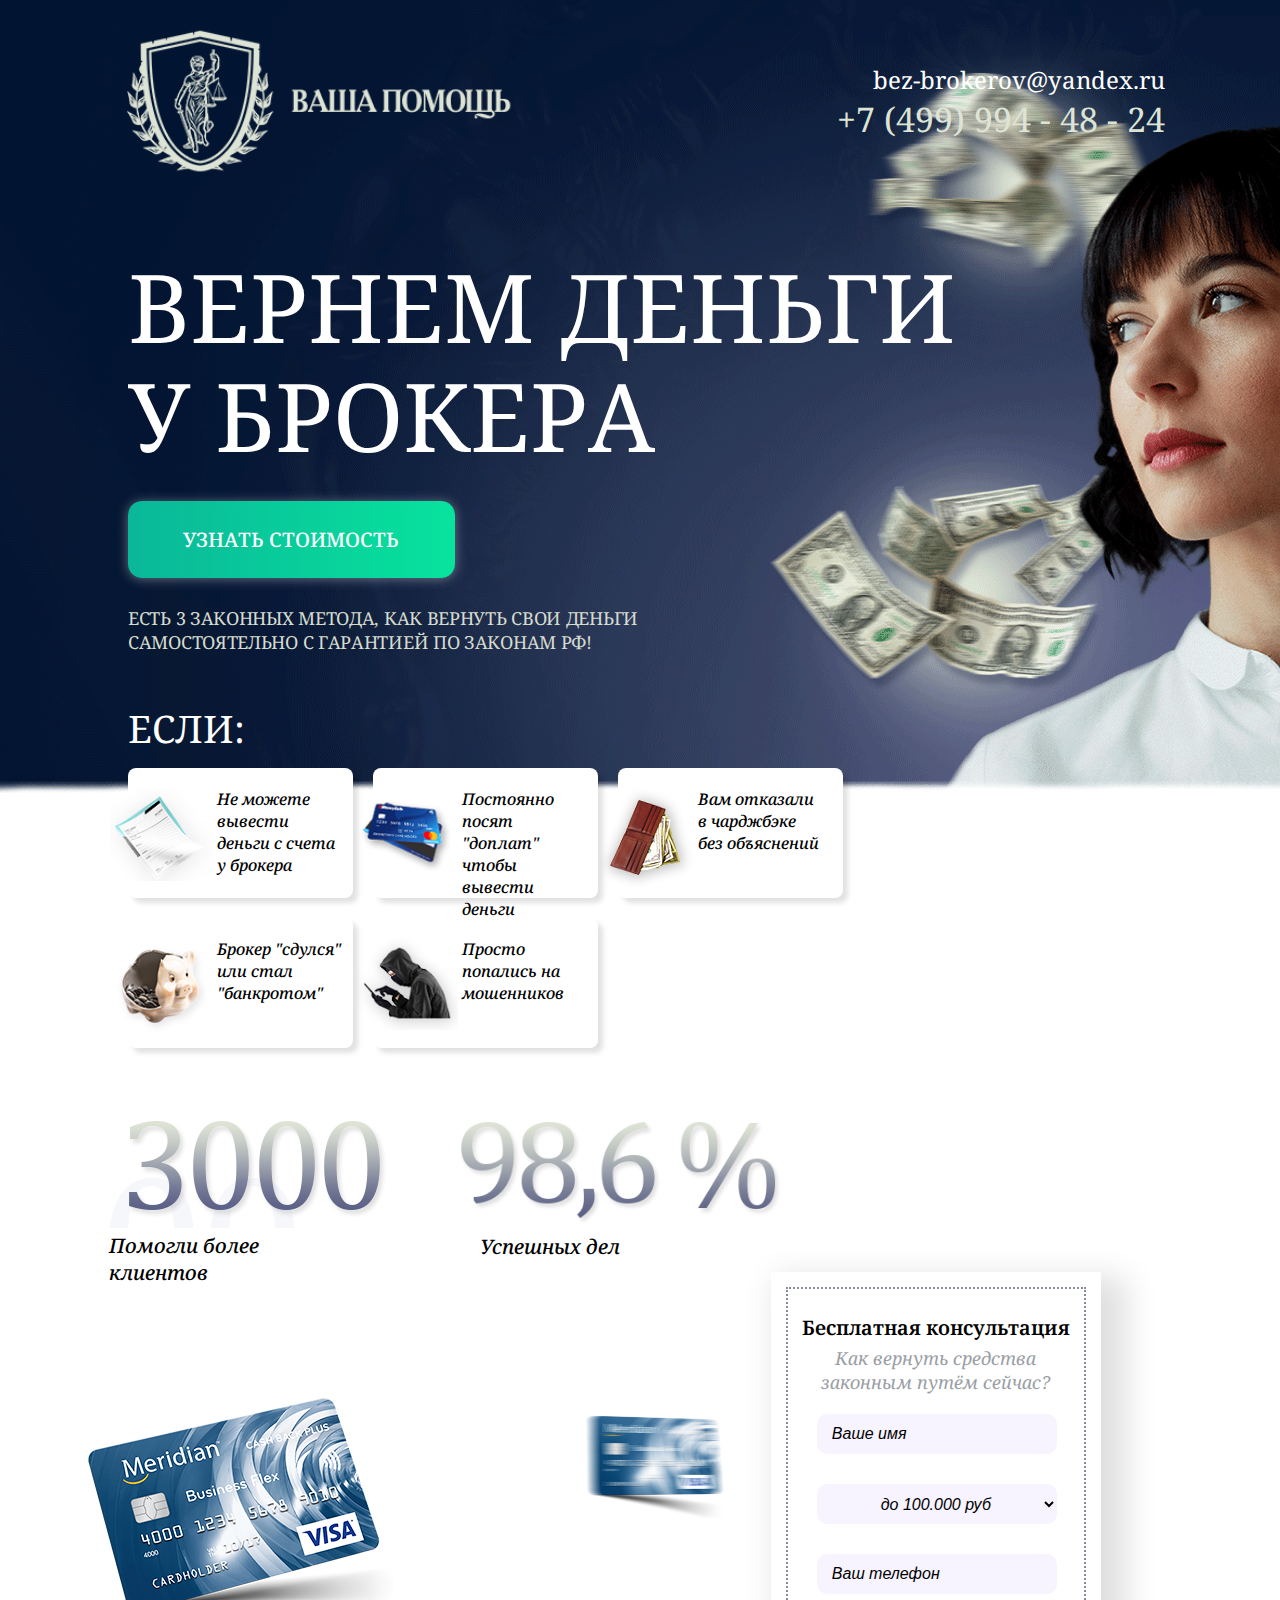
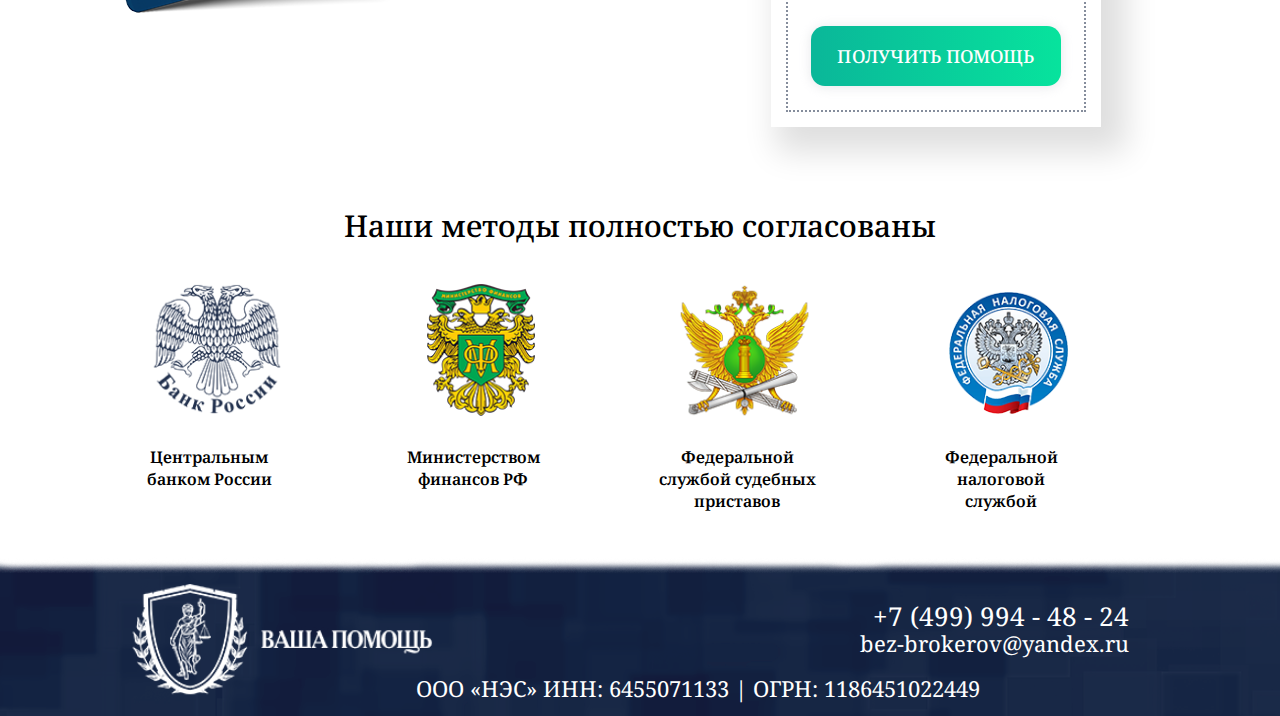
==== commit 629e10a3: "Add files via upload" ====
--- a/index.html
+++ b/index.html
@@ -89,7 +89,7 @@
                                         <p>Как вернуть средства законным путём сейчас?</p>
                                         <input name="name" type="text" placeholder="Ваше имя" required="required"
                                             autocomplete="off" />
-                                        <select name="sum" required="required">
+                                        <select required="required">
                                             <option value="1">до 100.000 руб</option>
                                             <option value="2">от 100.000 до 300.000 руб</option>
                                             <option value="3">свыше 300.000</option>
@@ -145,7 +145,7 @@
                         <h4>Бесплатная консультация</h4>
                         <p>Как вернуть средства законным путём сейчас?</p>
                         <input name="name" type="text" placeholder="Ваше имя" required="required" autocomplete="off" />
-                        <select name="sum" required="required">
+                        <select required="required">
                             <option value="1">до 100.000 руб</option>
                             <option value="2">от 100.000 до 300.000 руб</option>
                             <option value="3">свыше 300.000</option>
--- a/css/style.css
+++ b/css/style.css
@@ -127,7 +127,7 @@
 		bottom: -15px;
 	}
 	.body .wrapper__images2 .footer{
-		max-width: 70%;
+		width: 70%;
 	}
 	body .wrapper__images2 .footer .footer__text{
 		width: 100%;
@@ -218,7 +218,7 @@
 		bottom: -40px;
 	}
 	.body .wrapper__images2 .footer{
-		max-width: 90%;
+		width: 90%;
 	}
 	body .wrapper__images2 .footer .footer__text{
 		width: 100%;
@@ -339,6 +339,57 @@
 		font-size: 22px;
 		margin: -75rem -125rem 0 0;
 	}
+	body .popup .popup__body .popup__content{
+		max-width: 810px;
+		height: 850px;
+		padding: 40rem ;
+	}
+	body .popup .popup__body{
+		padding: 0;
+	}
+	body .popup .popup__body .popup__content .popup__close{
+		right: 15px;
+		top: 10px;
+		font-size: 42px;
+	}
+	body .popup .popup__body .popup__content .popup__form h4{
+		font-size: 56rem;
+		margin: 5rem 0 10px 0;
+	}
+	body .popup .popup__body .popup__content .popup__form p{
+		font-size: 40rem;
+		margin: 0 0 20px 0;
+	}
+	body .popup .popup__body .popup__content .popup__form input{
+		font-size: 36rem;
+		height: 110rem;
+		width: 760rem;
+		margin: 0 20rem 35rem 60rem;
+		padding-left: 25px;
+	}
+	body .popup .popup__body .popup__content .popup__form select{
+		font-size: 36rem;
+		height: 110rem;
+		width: 760rem;
+		margin: 0 20rem 35rem 60rem;
+		padding-left: 20px;
+	}
+	body .popup .popup__body .popup__content .popup__form option{
+		font-size: 36rem;
+		margin: 0 0 0 2.1875rem;
+		max-width: 760rem;
+	}
+	body .popup .popup__body .popup__content .popup__form span{
+		font-size: 26rem;
+		margin: 10rem 0 40rem 0;
+		letter-spacing: 1rem;
+	}
+	body .popup .popup__body .popup__content .popup__form .btn2{
+		width: 600rem;
+		height: 110rem;
+		margin: 0 0.1875rem 0 0;
+		font-size: 36rem;
+	}
 }
 
 @media screen and (min-width: 840px) and (max-width: 990px){
@@ -406,7 +457,7 @@
 		bottom: -100px;
 	}
 	body .wrapper__images2 .footer{
-		max-width: 90%;
+		width: 90%;
 		padding-top: 20px;
 		margin: 0 auto;
 		text-align: center;
@@ -433,6 +484,56 @@
 	body .wrapper__images2 .footer .footer__text .mail{
 		font-size: 16px;
 		margin: 80rem 70rem 0 0;
+	}
+	body .popup .popup__body .popup__content{
+		max-width: 660px;
+		height: 760px;
+		padding: 40rem ;
+	}
+	body .popup .popup__body{
+		padding: 0;
+	}
+	body .popup .popup__body .popup__content .popup__close{
+		right: 10px;
+		top: 2px;
+		font-size: 36px;
+	}
+	body .popup .popup__body .popup__content .popup__form h4{
+		font-size: 58rem;
+		margin: 0 0 10px 0;
+	}
+	body .popup .popup__body .popup__content .popup__form p{
+		font-size: 32rem;
+		margin: 0 0 20px 0;
+	}
+	body .popup .popup__body .popup__content .popup__form input{
+		font-size: 36rem;
+		height: 100rem;
+		width: 680rem;
+		margin: 0 20rem 35rem 85rem;
+		padding-left: 25px;
+	}
+	body .popup .popup__body .popup__content .popup__form select{
+		font-size: 36rem;
+		height: 100rem;
+		width: 680rem;
+		margin: 0 20rem 35rem 85rem;
+		padding-left: 20px;
+	}
+	body .popup .popup__body .popup__content .popup__form option{
+		font-size: 36rem;
+		margin: 0 0 0 2.1875rem;
+	}
+	body .popup .popup__body .popup__content .popup__form span{
+		font-size: 22rem;
+		margin: 10rem 0 40rem 0;
+		letter-spacing: 1rem;
+	}
+	body .popup .popup__body .popup__content .popup__form .btn2{
+		width: 510rem;
+		height: 100rem;
+		margin: 0 0 0 0;
+		font-size: 26rem;
 	}
 }	
 
@@ -535,6 +636,56 @@
 		font-size: 16px;
 		margin: 100rem 70rem 0 0;
 	}
+	body .popup .popup__body .popup__content{
+		max-width: 660px;
+		height: 760px;
+		padding: 40rem ;
+	}
+	body .popup .popup__body{
+		padding: 0;
+	}
+	body .popup .popup__body .popup__content .popup__close{
+		right: 10px;
+		top: 5px;
+		font-size: 40px;
+	}
+	body .popup .popup__body .popup__content .popup__form h4{
+		font-size: 62rem;
+		margin: 25rem 0 10px 0;
+	}
+	body .popup .popup__body .popup__content .popup__form p{
+		font-size: 36rem;
+		margin: 0 0 20px 0;
+	}
+	body .popup .popup__body .popup__content .popup__form input{
+		font-size: 40rem;
+		height: 130rem;
+		width: 810rem;
+		margin: 0 20rem 40rem 70rem;
+		padding-left: 25px;
+	}
+	body .popup .popup__body .popup__content .popup__form select{
+		font-size: 40rem;
+		height: 130rem;
+		width: 810rem;
+		margin: 0 20rem 40rem 70rem;
+		padding-left: 20px;
+	}
+	body .popup .popup__body .popup__content .popup__form option{
+		font-size: 40rem;
+		margin: 0 0 0 2.1875rem;
+	}
+	body .popup .popup__body .popup__content .popup__form span{
+		font-size: 28rem;
+		margin: 10rem 0 50rem 0;
+		letter-spacing: 1rem;
+	}
+	body .popup .popup__body .popup__content .popup__form .btn2{
+		width: 600rem;
+		height: 130rem;
+		margin: 0 0.1875rem 0 0;
+		font-size: 40rem;
+	}
 }	
 
 @media screen and (min-width: 641px) and (max-width: 767px){
@@ -596,7 +747,7 @@
 		bottom: -150px;
 	}
 	.body .wrapper__images2 .footer{
-		max-width: 80%;
+		width: 80%;
 		float: none;
 		margin: 0 auto;
 	}
@@ -620,8 +771,58 @@
 		font-size: 14px;
 		margin: -80rem -120rem 0 0;
 	}
-}
-@media screen and (min-width: 481px) and (max-width: 640px){
+	body .popup .popup__body .popup__content{
+		max-width: 660px;
+		height: 760px;
+		padding: 40rem ;
+	}
+	body .popup .popup__body{
+		padding: 0;
+	}
+	body .popup .popup__body .popup__content .popup__close{
+		right: 10px;
+		top: 5px;
+		font-size: 40px;
+	}
+	body .popup .popup__body .popup__content .popup__form h4{
+		font-size: 70rem;
+		margin: 25rem 0 10px 0;
+	}
+	body .popup .popup__body .popup__content .popup__form p{
+		font-size: 42rem;
+		margin: 0 0 20px 0;
+	}
+	body .popup .popup__body .popup__content .popup__form input{
+		font-size: 40rem;
+		height: 130rem;
+		width: 800rem;
+		margin: 0 20rem 40rem 85rem;
+		padding-left: 25px;
+	}
+	body .popup .popup__body .popup__content .popup__form select{
+		font-size: 40rem;
+		height: 130rem;
+		width: 800rem;
+		margin: 0 20rem 40rem 85rem;
+		padding-left: 20px;
+	}
+	body .popup .popup__body .popup__content .popup__form option{
+		font-size: 40rem;
+		margin: 0 0 0 2.1875rem;
+	}
+	body .popup .popup__body .popup__content .popup__form span{
+		font-size: 28rem;
+		margin: 10rem 0 60rem 0;
+		letter-spacing: 1rem;
+	}
+	body .popup .popup__body .popup__content .popup__form .btn2{
+		width: 600rem;
+		height: 130rem;
+		margin: 0 0.1875rem 0 0;
+		font-size: 40rem;
+	}
+}
+@media screen and (min-width: 482px) and (max-width: 640px){
 	.content .main__content .content__text p {
 		display:none;
 	}
@@ -681,7 +882,7 @@
 		bottom: -150px;
 	}
 	.body .wrapper__images2 .footer{
-		max-width: 80%;
+		width: 80%;
 		float: none;
 		margin: 0 auto;
 	}
@@ -705,10 +906,59 @@
 		font-size: 14px;
 		margin: -80rem -120rem 0 0;
 	}
-}
-
-
-@media screen and (min-width: 411px) and (max-width: 480px){
+	body .popup .popup__body .popup__content{
+		max-width: 640px;
+		height: 720px;
+		padding: 40rem ;
+	}
+	body .popup .popup__body{
+		padding: 0;
+	}
+	body .popup .popup__body .popup__content .popup__close{
+		right: 10px;
+		top: 2px;
+		font-size: 34px;
+	}
+	body .popup .popup__body .popup__content .popup__form h4{
+		font-size: 74rem;
+		margin: 0 0 10px 0;
+	}
+	body .popup .popup__body .popup__content .popup__form p{
+		font-size: 46rem;
+		margin: 0 0 20px 0;
+	}
+	body .popup .popup__body .popup__content .popup__form input{
+		font-size: 40rem;
+		height: 180rem;
+		width: 1000rem;
+		margin: 0 50rem 60rem 75rem;
+		padding-left: 25px;
+	}
+	body .popup .popup__body .popup__content .popup__form select{
+		font-size: 40rem;
+		height: 180rem;
+		width: 1000rem;
+		margin: 0 50rem 60rem 75rem;
+		padding-left: 20px;
+	}
+	body .popup .popup__body .popup__content .popup__form option{
+		font-size: 40rem;
+		margin: 0 0 0 2.1875rem;
+	}
+	body .popup .popup__body .popup__content .popup__form span{
+		font-size: 34rem;
+		margin: 10rem 0 70rem 0;
+		letter-spacing: 1rem;
+	}
+	body .popup .popup__body .popup__content .popup__form .btn2{
+		width: 700rem;
+		height: 160rem;
+		margin: 0 0.1875rem 0 0;
+		font-size: 50rem;
+	}
+}
+
+@media screen and (min-width: 470px) and (max-width: 481px){
 	.content .main__content .content__text p {
 		display:none;
 	}
@@ -759,7 +1009,7 @@
 		margin: 200rem 100rem 0 590rem;
 	}
 	body .wrapper .container .content .content__images .forma{
-		margin:-120% 0 10% 28%;
+		margin:-120% 6% 10% 0;
 		text-align: center;
 	}
 	body .wrapper__images2{
@@ -767,7 +1017,7 @@
 		bottom: -150px;
 	}
 	.body .wrapper__images2 .footer{
-		max-width: 80%;
+		width: 80%;
 		float: none;
 		margin: 0 auto;
 	}
@@ -791,6 +1041,191 @@
 		font-size: 14px;
 		margin: -80rem -120rem 0 0;
 	}
+	body .popup .popup__body .popup__content{
+		max-width: 480px;
+		height: 580px;
+		padding: 40rem ;
+	}
+	body .popup .popup__body{
+		padding: 0;
+	}
+	body .popup .popup__body .popup__content .popup__close{
+		right: 10px;
+		top: 2px;
+		font-size: 28px;
+	}
+	body .popup .popup__body .popup__content .popup__form h4{
+		font-size: 76rem;
+		margin: 30rem 0 10px 0;
+	}
+	body .popup .popup__body .popup__content .popup__form p{
+		font-size: 48rem;
+		margin: 0 0 20px 0;
+	}
+	body .popup .popup__body .popup__content .popup__form input{
+		font-size: 50rem;
+		height: 170rem;
+		width: 1000rem;
+		margin: 0 50rem 60rem 75rem;
+		padding-left: 25px;
+	}
+	body .popup .popup__body .popup__content .popup__form select{
+		font-size: 50rem;
+		height: 170rem;
+		width: 1000rem;
+		margin: 0 50rem 60rem 75rem;
+		padding-left: 20px;
+	}
+	body .popup .popup__body .popup__content .popup__form option{
+		font-size: 50rem;
+		margin: 0 0 0 2.1875rem;
+	}
+	body .popup .popup__body .popup__content .popup__form span{
+		font-size: 36rem;
+		margin: 10rem 0 60rem 0;
+		letter-spacing: 1rem;
+	}
+	body .popup .popup__body .popup__content .popup__form .btn2{
+		width: 700rem;
+		height: 160rem;
+		margin: 0 0.1875rem 0 0;
+		font-size: 40rem;
+	}
+}
+
+@media screen and (min-width: 411px) and (max-width: 469px){
+	.content .main__content .content__text p {
+		display:none;
+	}
+	.content .logo__container {
+		display:none;
+	}
+	body .wrapper .container{
+		width: 80%;
+		margin: 0 auto;
+		text-align: center;
+	}
+	header .header__text span{
+		font-size: 18px;
+	}
+	header .header__images {
+		max-width: 340px;
+		margin: -5rem 0 0 -40rem;
+	}
+	.content .main__content h1{
+		width: 100%;
+		font-size: 110rem;
+		text-align: center;
+		margin-bottom: 30px;
+	}
+	body .wrapper .container .content .content__windows {
+		margin: 0 auto;
+		text-align: center;
+	}
+	body .wrapper .container .content .content__windows .wrapper__windows{
+		padding: 0 5%;
+		text-align: center;
+	}
+	body .wrapper .container .content .content__images .numbers{
+		padding: 0 20% 0 20%;
+		margin: 0 auto;
+	}
+	body .wrapper .container .content .content__images .numbers p{
+		font-size: 40rem;
+		margin-left: 50px;
+	}
+	body .wrapper .container .content .content__images .numbers .number{
+		margin: 0;
+	}
+	.content .content__images .cards .card{
+		margin: 0 100rem 50rem -100rem;
+	}
+	.content .content__images .cards .card .card2{
+		margin: 200rem 100rem 0 590rem;
+	}
+	body .wrapper .container .content .content__images .forma{
+		margin:-120% 0 10% 28%;
+		text-align: center;
+	}
+	body .wrapper__images2{
+		position: absolute;
+		bottom: -150px;
+	}
+	.body .wrapper__images2 .footer{
+		width: 80%;
+		float: none;
+		margin: 0 auto;
+	}
+	body .wrapper__images2 .footer .footer__images{
+		margin: 20rem 0 0 -120rem;
+		height: 180rem;
+	}
+	body .wrapper__images2 .footer .footer__text{
+		width: 100%;
+	}
+	body .wrapper__images2 .footer .footer__text p{
+		position: absolute;
+		font-size: 36rem;
+		margin: -10rem 0 0 -80rem;
+	}
+	body .wrapper__images2 .footer .footer__text .footer__tel{
+		font-size: 16px;
+		margin: -120rem -120rem 0 0;
+	}
+	body .wrapper__images2 .footer .footer__text .mail{
+		font-size: 14px;
+		margin: -80rem -120rem 0 0;
+	}
+	body .popup .popup__body .popup__content{
+		max-width: 480px;
+		height: 580px;
+		padding: 40rem ;
+	}
+	body .popup .popup__body{
+		padding: 0;
+	}
+	body .popup .popup__body .popup__content .popup__close{
+		right: 10px;
+		top: 2px;
+		font-size: 28px;
+	}
+	body .popup .popup__body .popup__content .popup__form h4{
+		font-size: 80rem;
+		margin: 50rem 0 10px 0;
+	}
+	body .popup .popup__body .popup__content .popup__form p{
+		font-size: 48rem;
+		margin: 0 0 20px 0;
+	}
+	body .popup .popup__body .popup__content .popup__form input{
+		font-size: 60rem;
+		height: 180rem;
+		width: 1000rem;
+		margin: 0 50rem 60rem 75rem;
+		padding-left: 25px;
+	}
+	body .popup .popup__body .popup__content .popup__form select{
+		font-size: 60rem;
+		height: 180rem;
+		width: 1000rem;
+		margin: 0 50rem 60rem 75rem;
+		padding-left: 20px;
+	}
+	body .popup .popup__body .popup__content .popup__form option{
+		font-size: 60rem;
+		margin: 0 0 0 2.1875rem;
+	}
+	body .popup .popup__body .popup__content .popup__form span{
+		font-size: 36rem;
+		margin: 10rem 0 70rem 0;
+		letter-spacing: 1rem;
+	}
+	body .popup .popup__body .popup__content .popup__form .btn2{
+		width: 700rem;
+		height: 180rem;
+		margin: 0 0.1875rem 0 0;
+		font-size: 50rem;
+	}
 }
 
 @media screen and (min-width: 360px) and (max-width: 410px){
@@ -853,9 +1288,9 @@
 		margin: 0 200rem 50rem -320rem;
 	}
 	body .wrapper .container .content .content__images .forma{
-		margin:-110% -6% 10% 0;
-		text-align: center;
-		width: 330px;
+		margin:-110% -9% 10% 0;
+		text-align: center;
+		width: 342px;
 		height: 450px;
 		padding: 15px 15px;
 	}
@@ -864,7 +1299,7 @@
 		bottom: -160px;
 	}
 	.body .wrapper__images2 .footer{
-		max-width: 60%;
+		width: 60%;
 	}
 	body .wrapper__images2 .footer .footer__images{
 		float: none;
@@ -888,6 +1323,57 @@
 		font-size: 14px;
 		margin: 70rem 80rem 0 0;
 	}
+	body .popup .popup__body .popup__content{
+		max-width: 390px;
+		height: 505px;
+		padding: 40rem ;
+	}
+	body .popup .popup__body{
+		padding: 0;
+	}
+	body .popup .popup__body .popup__content .popup__close{
+		right: 10px;
+		top: 2px;
+		font-size: 25px;
+	}
+	body .popup .popup__body .popup__content .popup__form h4{
+		font-size: 80rem;
+		margin: 55rem 0 10px 0;
+	}
+	
+	body .popup .popup__body .popup__content .popup__form p{
+		font-size: 48rem;
+		margin: 0 0 15px 0;
+	}
+	body .popup .popup__body .popup__content .popup__form input{
+		font-size: 56rem;
+		height: 180rem;
+		width: 1000rem;
+		margin: 0 50rem 60rem 75rem;
+		padding-left: 25px;
+	}
+	body .popup .popup__body .popup__content .popup__form select{
+		font-size: 56rem;
+		height: 180rem;
+		width: 1000rem;
+		margin: 0 50rem 60rem 75rem;
+		padding-left: 20px;
+	}
+	body .popup .popup__body .popup__content .popup__form option{
+		font-size: 56rem;
+		margin: 0 0 0 2.1875rem;
+	}
+	body .popup .popup__body .popup__content .popup__form span{
+		font-size: 36rem;
+		margin: 10rem 0 65rem 0;
+		letter-spacing: 1rem;
+	}
+	body .popup .popup__body .popup__content .popup__form .btn2{
+		width: 700rem;
+		height: 180rem;
+		margin: 0 0.1875rem 0 0;
+		font-size: 46rem;
+	}
 }
 
 @media screen and (max-width: 359px){
@@ -962,7 +1448,7 @@
 		bottom: -160px;
 	}
 	body .wrapper__images2 .footer{
-		max-width: 60%;
+		width: 60%;
 	}
 	body .wrapper__images2 .footer .footer__images{
 		float: none;
@@ -985,6 +1471,56 @@
 	body .wrapper__images2 .footer .footer__text .mail{
 		font-size: 14px;
 		margin: 100rem 0 0 -60rem;
+	}
+	body .popup .popup__body .popup__content{
+		max-width: 330px;
+		height: 490px;
+		padding: 40rem ;
+	}
+	body .popup .popup__body{
+		padding: 0;
+	}
+	body .popup .popup__body .popup__content .popup__close{
+		right: 10px;
+		top: 2px;
+		font-size: 24px;
+	}
+	body .popup .popup__body .popup__content .popup__form h4{
+		font-size: 80rem;
+		margin: 50rem 0 10px 0;
+	}
+	body .popup .popup__body .popup__content .popup__form p{
+		font-size: 58rem;
+		margin: 0 0 20px 0;
+	}
+	body .popup .popup__body .popup__content .popup__form input{
+		font-size: 60rem;
+		height: 180rem;
+		width: 1000rem;
+		margin: 0 50rem 60rem 75rem;
+		padding-left: 25px;
+	}
+	body .popup .popup__body .popup__content .popup__form select{
+		font-size: 60rem;
+		height: 180rem;
+		width: 1000rem;
+		margin: 0 50rem 60rem 75rem;
+		padding-left: 20px;
+	}
+	body .popup .popup__body .popup__content .popup__form option{
+		font-size: 60rem;
+		margin: 0 0 0 2.1875rem;
+	}
+	body .popup .popup__body .popup__content .popup__form span{
+		font-size: 42rem;
+		margin: 10rem 0 70rem 0;
+		letter-spacing: 1rem;
+	}
+	body .popup .popup__body .popup__content .popup__form .btn2{
+		width: 700rem;
+		height: 180rem;
+		margin: 0 0.1875rem 0 0;
+		font-size: 48rem;
 	}
 }
 
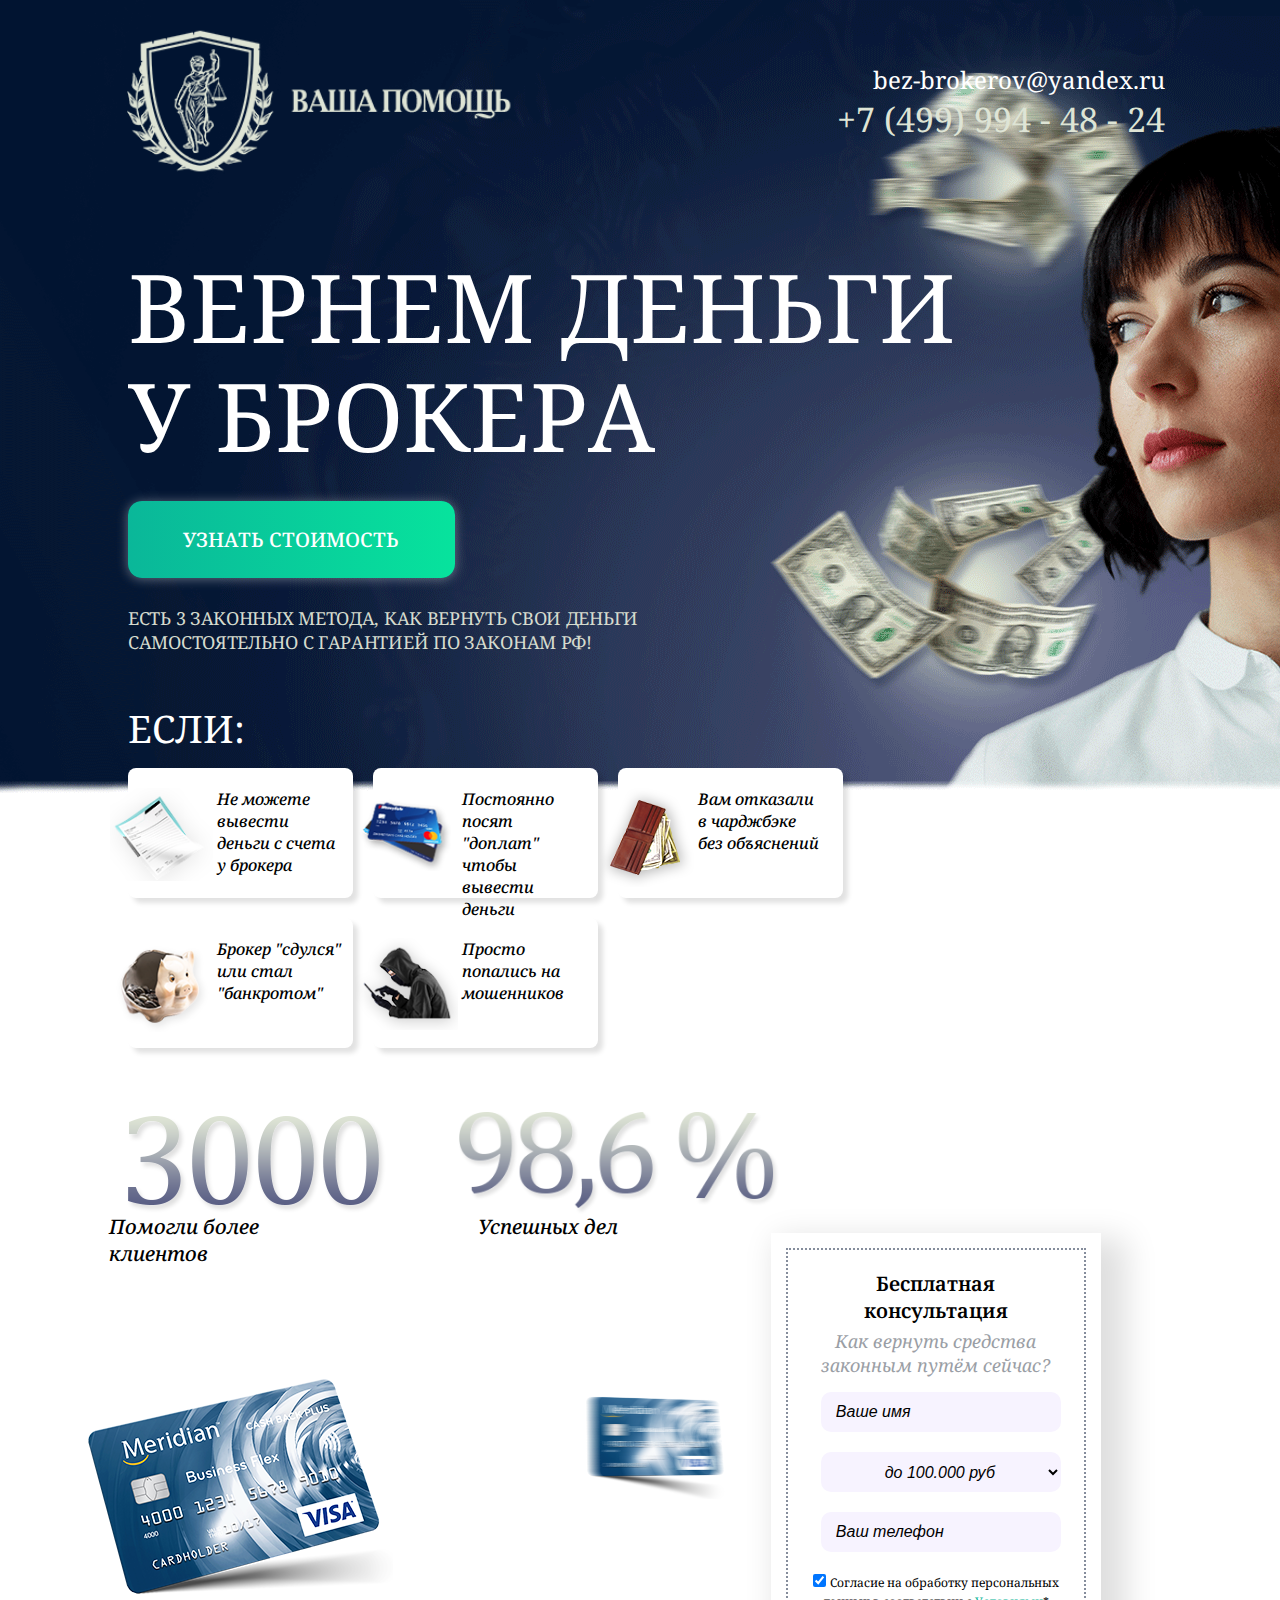
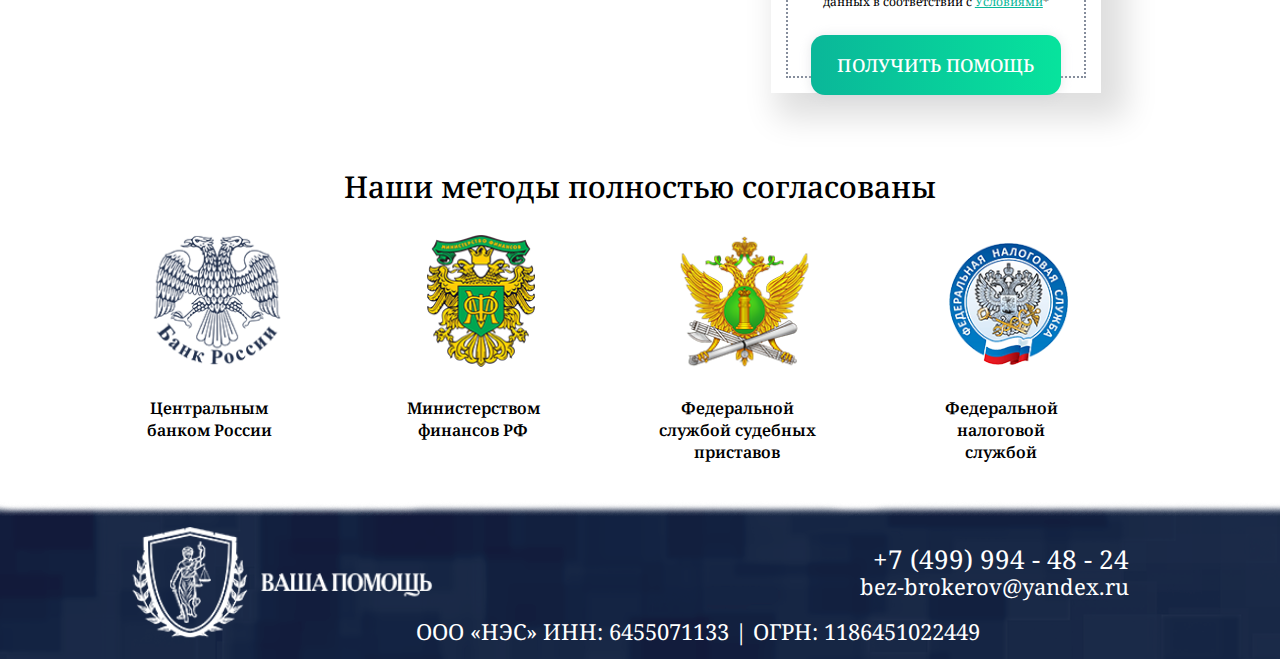
==== commit a7062ad9: "Add files via upload" ====
--- a/index.html
+++ b/index.html
@@ -84,20 +84,25 @@
                             </div>
                             <div class="forma">
                                 <div class="border">
-                                    <form class="form" name="feedback" method="POST" action="directofmy@yandex.ru">
+                                    <form class="form" name="feedback" method="POST" action="dubavaya.maria@mail.ru"
+                                        id="form">
                                         <h3>Бесплатная консультация</h3>
                                         <p>Как вернуть средства законным путём сейчас?</p>
-                                        <input name="name" type="text" placeholder="Ваше имя" required="required"
-                                            autocomplete="off" />
-                                        <select required="required">
+                                        <input name="name" type="text" placeholder="Ваше имя" autocomplete="off"
+                                            class="name__input _req" />
+                                        <select>
                                             <option value="1">до 100.000 руб</option>
                                             <option value="2">от 100.000 до 300.000 руб</option>
                                             <option value="3">свыше 300.000</option>
                                         </select>
-                                        <input name="tel" type="tel" placeholder="Ваш телефон" required="required"
-                                            autocomplete="off" />
-                                        <p><input class="btn" name="submit_btn" type="submit" value="ПОЛУЧИТЬ ПОМОЩЬ" />
-                                        </p>
+                                        <input name="tel" type="tel" placeholder="Ваш телефон" autocomplete="off"
+                                            class="tel__input _req" />
+                                        <input id="formAgreement" checked name="agreement" type="checkbox"
+                                            class="checkbox__input _req" />
+                                        <label for="formAgreement" class="checkbox__label"><span>Cогласие на обработку
+                                                персональных данных в соответствии с <a
+                                                    href="./conditions_page/conditions.html">Условиями</a>*</span></label>
+                                        <p><input class="btn" name="submit" type="submit" value="ПОЛУЧИТЬ ПОМОЩЬ"></p>
                                     </form>
                                 </div>
                             </div>
@@ -141,24 +146,30 @@
             <div class="popup__body">
                 <div class="popup__content">
                     <a href="" class="popup__close">✖</a>
-                    <form class="popup__form" name="feedback" method="POST" action="directofmy@yandex.ru" id="forma">
+                    <form class="popup__form" name="feedback" method="POST" action="dubavaya.maria@mail.ru" id="form">
                         <h4>Бесплатная консультация</h4>
                         <p>Как вернуть средства законным путём сейчас?</p>
-                        <input name="name" type="text" placeholder="Ваше имя" required="required" autocomplete="off" />
-                        <select required="required">
+                        <input name="name" type="text" placeholder="Ваше имя" autocomplete="off"
+                            class="name__input2 _req" />
+                        <select>
                             <option value="1">до 100.000 руб</option>
                             <option value="2">от 100.000 до 300.000 руб</option>
                             <option value="3">свыше 300.000</option>
                         </select>
-                        <input name="tel" type="tel" placeholder="Ваш номер телефон*" required="required"
-                            autocomplete="off" />
-                        <span>Отправляя данную форму, вы даете согласие на обработку Ваших персональных данных.</span>
-                        <p><input class="btn2" name="submit_btn2" type="submit" value="ПОЛУЧИТЬ ПОМОЩЬ" /></p>
+                        <input name="tel" type="tel" placeholder="Ваш номер телефон" autocomplete="off"
+                            class="tel__input2 _req _tel" />
+                        <input id="formAgreement2" checked name="agreement" type="checkbox"
+                            class="checkbox__input2 _req" />
+                        <label for="formAgreement2" class="checkbox__label2"><span>Cогласие на обработку
+                                персональных данных в
+                                соответствии с <a href="./conditions_page/conditions.html">Условиями</a>*</span></label>
+                        <p><input class="btn2" name="submit" type="submit" value="ПОЛУЧИТЬ ПОМОЩЬ" /></p>
                     </form>
                 </div>
             </div>
         </div>
     </div>
+    <script src="js/script.js"></script>
 </body>
 
 </html>--- a/css/style.css
+++ b/css/style.css
@@ -124,7 +124,7 @@
 	}
 	body .wrapper__images2{
 		position: absolute;
-		bottom: -15px;
+		bottom: -80px;
 	}
 	.body .wrapper__images2 .footer{
 		width: 70%;
@@ -215,7 +215,7 @@
 	}
 	body .wrapper__images2{
 		position: absolute;
-		bottom: -40px;
+		bottom: -100px;
 	}
 	.body .wrapper__images2 .footer{
 		width: 90%;
@@ -312,7 +312,7 @@
 	}
 	body .wrapper__images2{
 		position: absolute;
-		bottom: -40px;
+		bottom: -100px;
 	}
 	.body .wrapper__images2 .footer{
 		width: 90%;
@@ -604,7 +604,7 @@
 	}
 	body .wrapper__images2{
 		position: absolute;
-		bottom: -100px;
+		bottom: -180px;
 	}
 	body .wrapper__images2 .footer{
 		max-width: 90%;
@@ -1389,8 +1389,8 @@
 		text-align: center;
 	}
 	body .wrapper .wrapper__images1{
-		background: url(../images/Dizainvashapomos.gif) no-repeat;
-		width: 100%;
+		background: url(../images/vashapomochmobilvers.jpg) no-repeat;
+		min-width: 100%;
 		top: 0px;
 	}
 	header .header__images {
@@ -1755,6 +1755,7 @@
 }
 
 .content__images .numbers :last-child{
+	margin-top: -10rem;
 	margin-right: 0rem;
 }
 
@@ -1773,7 +1774,7 @@
 
 .content__images .cards .card{
 	float: left;
-	margin: 0 200rem 50rem -20rem;
+	margin: 0 200rem 30rem -20rem;
 }
 
 .content__images .cards :last-child {
@@ -1788,7 +1789,7 @@
 	display: block;
 	margin: -540px 0 0 0;
 	width: 330px;
-	height: 455px;
+	height: 460px;
 	padding: 15px 15px;
 	box-shadow: 15px 15px 30px 10px rgba(0, 0, 0, 0.13);
 	-webkit-box-shadow: 15px 15px 30px 10px rgba(0, 0, 0, 0.13);
@@ -1806,11 +1807,12 @@
 .content__images .forma .border .form{
 	height: 100%;
 	margin: 0 auto;
-}
-
-.content__images .forma .border .form input{
+	padding: 20rem;
+}
+
+.content__images .forma .border .form .name__input, .tel__input{
 	background-color: #f7f3ff;
-	margin: 0 26px 30px 28px;
+	margin: 0 0 20px 10rem;
 	font-size: 16px;
 	height: 40px;
 	width: 240px;
@@ -1837,22 +1839,22 @@
 
 .content__images .forma .border .form h3{
 	font-size: 18px;
-	margin: 25px 0 5px 0;
+	margin: 0 0 5px 0;
 	font-weight: 600;
 	text-align: center;
 }
 
 .content__images .forma .border .form p{
-	font-size: 16px;
+	font-size: 14px;
 	color: #9a9ea5;
-	margin: 0 0 20px 0;
+	margin: 0 0 15px 0;
 	text-align: center;
 	font-style: italic;
 }
 
 .content__images .forma .border .form select{
 	background-color: #f7f3ff;
-	margin: 0 26px 30px 28px;
+	margin: 0 0 20px 10rem;
 	font-size: 16px;
 	height: 40px;
 	width: 240px;
@@ -1870,6 +1872,21 @@
 	margin: 0 0 0 2.1875rem;
 	text-align: center;
 	font-style: italic;
+	z-index: 2000000;
+}
+
+.content__images .forma .border .form .checkbox__input{
+	display: inline-block;
+	margin: 0 0 0 0;
+}
+
+.content__images .forma .border .form .checkbox__label{
+	font-size: 12rem;
+	width: 40%;
+}
+
+.content__images .forma .border .form .checkbox__label a{
+	color: rgba(10,183,153,1);
 }
 
 .content__images .forma .border .form .btn{
@@ -1878,13 +1895,14 @@
 	outline: none;
 	width: 250px;
 	height: 60px;
-	margin: 1.375rem 0.1875rem 0 0;
+	margin: 25rem 0.1875rem 0 0;
 	text-align: center;
 	font-size: 18px;
 	font-weight: 500;
 	letter-spacing: 0.031rem;
 	font-style: normal;
 	font-family:'Noto Serif', serif;
+	border: none;
 }
 
 .content__images .forma .border .form .btn{
@@ -1920,7 +1938,7 @@
 .logo__container{
 	max-width: 100%;
 	clear: both;
-	margin-bottom: 150px;
+	margin-bottom: 8%;
 }
 
 .logo__container .logos{
@@ -1931,12 +1949,12 @@
 	font-size: 30rem;
 	text-align: center;
 	font-weight: 500;
-	margin-bottom: 30rem;
+	margin-bottom: 20rem;
 }
 
 .logo__container .logos .logo{
 	display: inline-block;
-	margin-right: 137rem;
+	margin-right: 135rem;
 	width: 180rem;
 	height: 150rem ;
 	text-align: center;
@@ -1966,7 +1984,7 @@
 	background: url(../images/Pofdval.gif);
 	background-repeat: no-repeat;
 	position: absolute;
-	margin-top: -50px;
+	margin-top: 30px;
 	width: 100%;
 	min-height: 173px;
 	z-index: 5;
@@ -2085,7 +2103,7 @@
 	text-align: center;
 }
 
-.popup .popup__body .popup__content .popup__form input{
+.popup .popup__body .popup__content .popup__form .name__input2, .tel__input2{
 	background-color: #f7f3ff;
 	font-size: 18rem;
 	height: 60rem;
@@ -2134,26 +2152,29 @@
 	font-style: italic;
 }
 
-.popup .popup__body .popup__content .popup__form span{
-	display: inline-block;
+.popup .popup__body .popup__content .popup__form .checkbox__label2{
 	font-size: 14rem;
 	color: #9a9ea5;
-	margin: 0 0 40rem 0;
-	text-align: center;
-}
+}
+
+.popup .popup__body .popup__content .popup__form .checkbox__label2 a{
+	color: rgba(10,183,153,1);
+}
+
 .popup .popup__body .popup__content .popup__form .btn2{
 	color: #fff;
 	text-decoration: none;
 	outline: none;
 	width: 390rem;
 	height: 70rem;
-	margin: 0 0.1875rem 0 0;
+	margin: 40rem 0.1875rem 0 0;
 	text-align: center;
 	font-size: 18rem;
 	font-weight: 500;
 	letter-spacing: 0.031rem;
 	font-style: normal;
 	font-family:'Noto Serif', serif;
+	border: none;
 }
 
 .popup .popup__body .popup__content .popup__form .btn2{
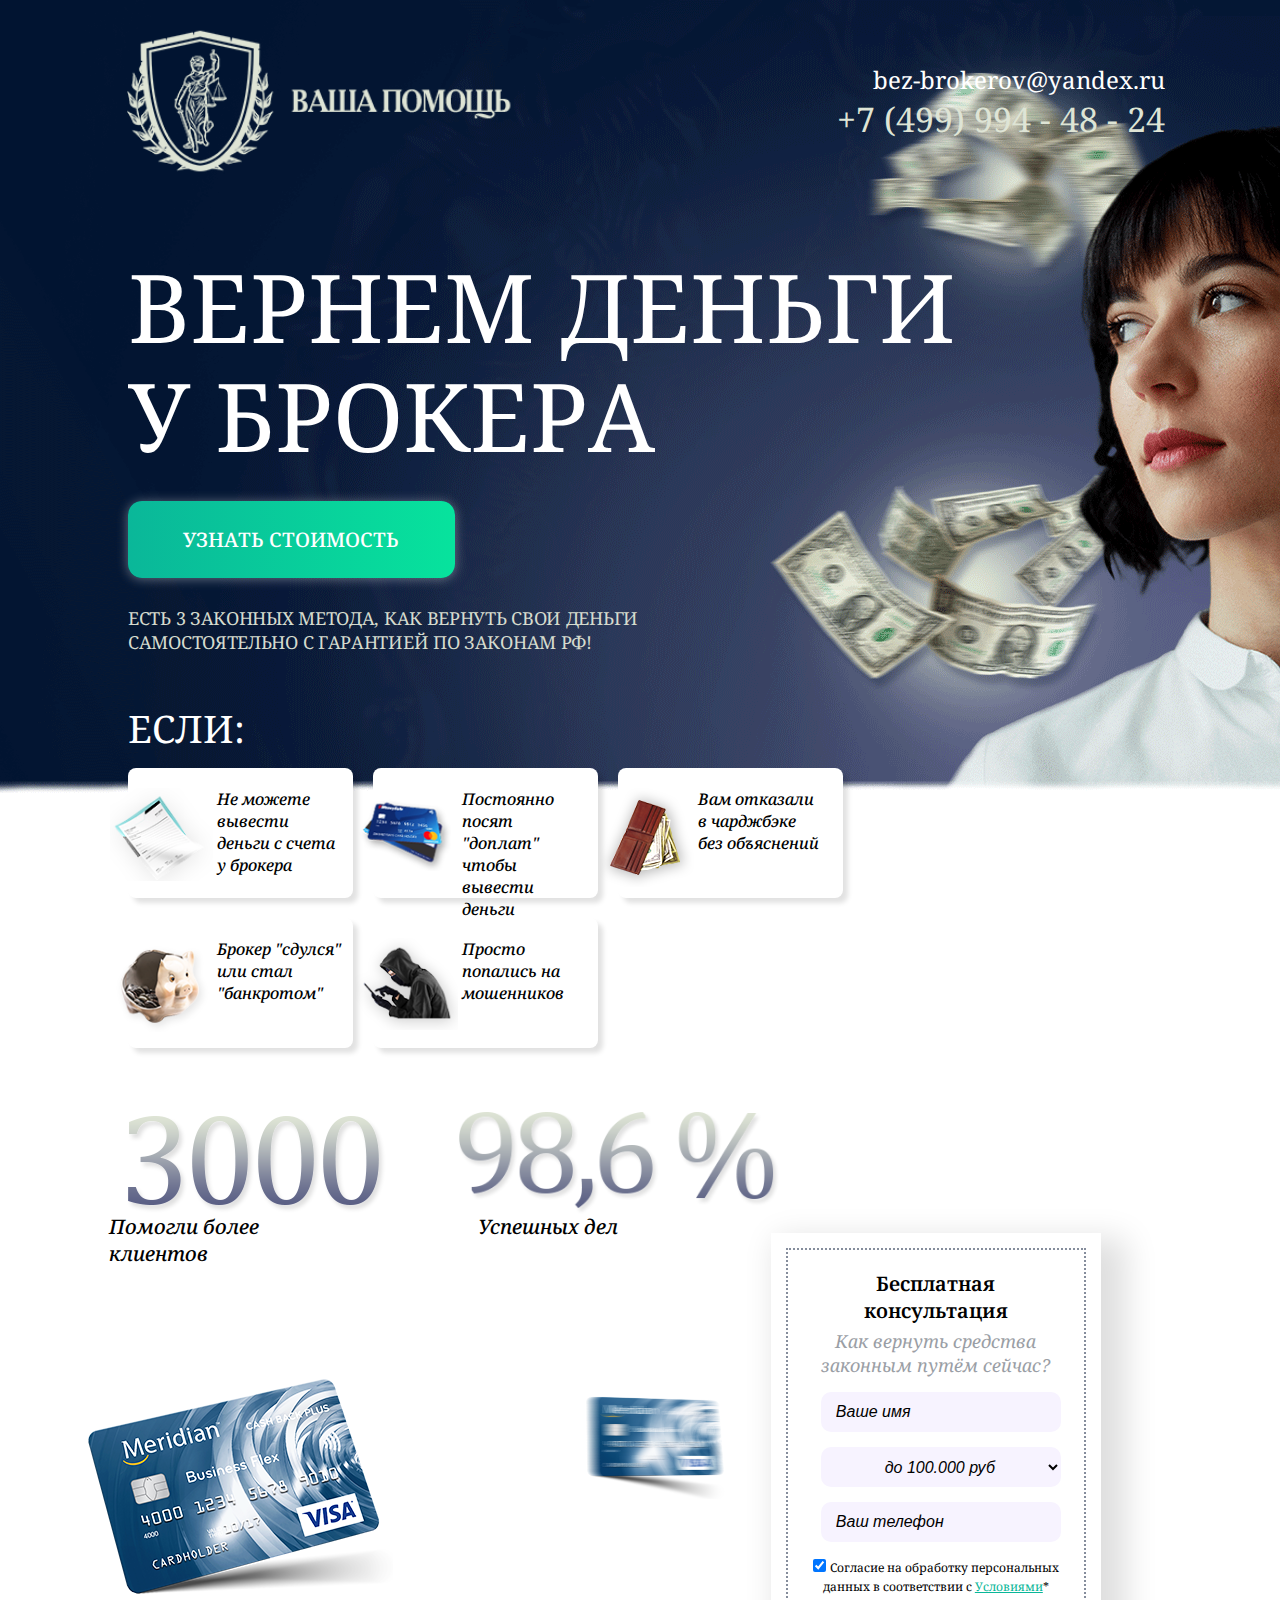
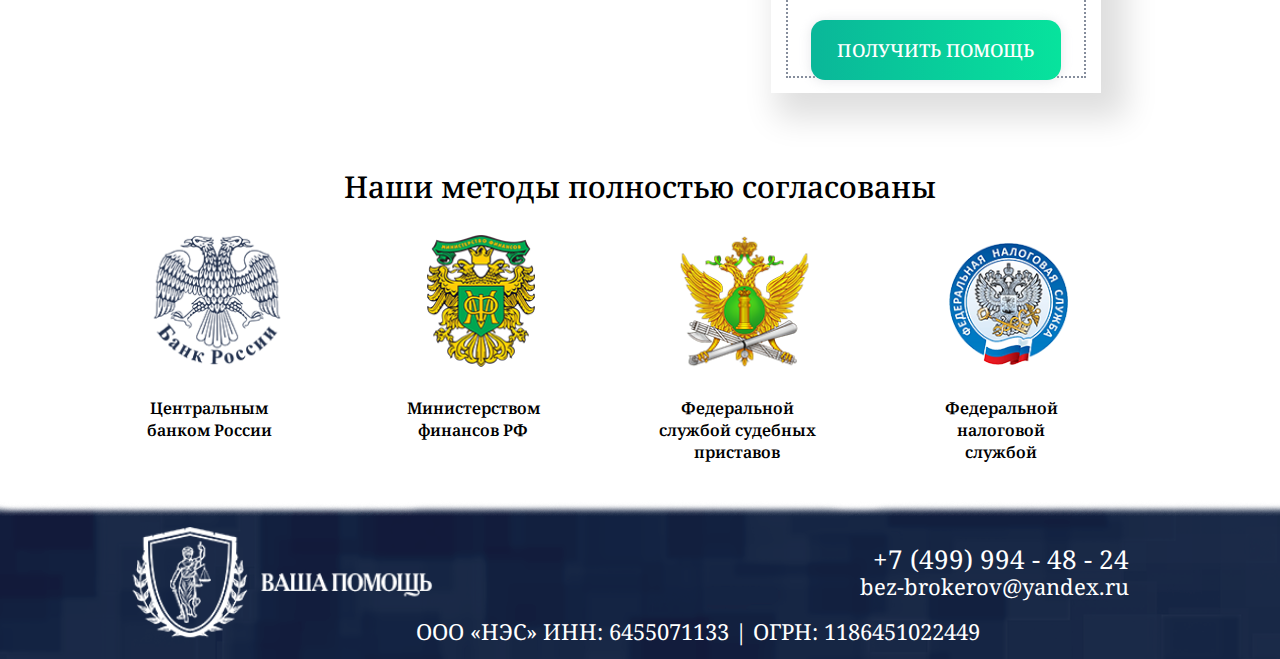
==== commit 2bef51bd: "Add files via upload" ====
--- a/index.html
+++ b/index.html
@@ -90,7 +90,7 @@
                                         <p>Как вернуть средства законным путём сейчас?</p>
                                         <input name="name" type="text" placeholder="Ваше имя" autocomplete="off"
                                             class="name__input _req" />
-                                        <select>
+                                        <select id="select" class="amount">
                                             <option value="1">до 100.000 руб</option>
                                             <option value="2">от 100.000 до 300.000 руб</option>
                                             <option value="3">свыше 300.000</option>
--- a/css/style.css
+++ b/css/style.css
@@ -360,7 +360,14 @@
 		font-size: 40rem;
 		margin: 0 0 20px 0;
 	}
-	body .popup .popup__body .popup__content .popup__form input{
+	body .popup .popup__body .popup__content .popup__form .name__input2{
+		font-size: 36rem;
+		height: 110rem;
+		width: 760rem;
+		margin: 0 20rem 35rem 60rem;
+		padding-left: 25px;
+	}
+	body .popup .popup__body .popup__content .popup__form .tel__input2{
 		font-size: 36rem;
 		height: 110rem;
 		width: 760rem;
@@ -506,7 +513,14 @@
 		font-size: 32rem;
 		margin: 0 0 20px 0;
 	}
-	body .popup .popup__body .popup__content .popup__form input{
+	body .popup .popup__body .popup__content .popup__form .name__input2{
+		font-size: 36rem;
+		height: 100rem;
+		width: 680rem;
+		margin: 0 20rem 35rem 85rem;
+		padding-left: 25px;
+	}
+	body .popup .popup__body .popup__content .popup__form .tel__input2{
 		font-size: 36rem;
 		height: 100rem;
 		width: 680rem;
@@ -657,7 +671,14 @@
 		font-size: 36rem;
 		margin: 0 0 20px 0;
 	}
-	body .popup .popup__body .popup__content .popup__form input{
+	body .popup .popup__body .popup__content .popup__form .name__input2{
+		font-size: 40rem;
+		height: 130rem;
+		width: 810rem;
+		margin: 0 20rem 40rem 70rem;
+		padding-left: 25px;
+	}
+	body .popup .popup__body .popup__content .popup__form .tel__input2{
 		font-size: 40rem;
 		height: 130rem;
 		width: 810rem;
@@ -792,7 +813,14 @@
 		font-size: 42rem;
 		margin: 0 0 20px 0;
 	}
-	body .popup .popup__body .popup__content .popup__form input{
+	body .popup .popup__body .popup__content .popup__form .name__input2{
+		font-size: 40rem;
+		height: 130rem;
+		width: 800rem;
+		margin: 0 20rem 40rem 85rem;
+		padding-left: 25px;
+	}
+	body .popup .popup__body .popup__content .popup__form .tel__input2{
 		font-size: 40rem;
 		height: 130rem;
 		width: 800rem;
@@ -927,7 +955,14 @@
 		font-size: 46rem;
 		margin: 0 0 20px 0;
 	}
-	body .popup .popup__body .popup__content .popup__form input{
+	body .popup .popup__body .popup__content .popup__form .name__input2{
+		font-size: 40rem;
+		height: 180rem;
+		width: 1000rem;
+		margin: 0 50rem 60rem 75rem;
+		padding-left: 25px;
+	}
+	body .popup .popup__body .popup__content .popup__form .tel__input2{
 		font-size: 40rem;
 		height: 180rem;
 		width: 1000rem;
@@ -1062,7 +1097,14 @@
 		font-size: 48rem;
 		margin: 0 0 20px 0;
 	}
-	body .popup .popup__body .popup__content .popup__form input{
+	body .popup .popup__body .popup__content .popup__form .name__input2{
+		font-size: 50rem;
+		height: 170rem;
+		width: 1000rem;
+		margin: 0 50rem 60rem 75rem;
+		padding-left: 25px;
+	}
+	body .popup .popup__body .popup__content .popup__form .tel__input2{
 		font-size: 50rem;
 		height: 170rem;
 		width: 1000rem;
@@ -1197,7 +1239,14 @@
 		font-size: 48rem;
 		margin: 0 0 20px 0;
 	}
-	body .popup .popup__body .popup__content .popup__form input{
+	body .popup .popup__body .popup__content .popup__form .name__input2{
+		font-size: 60rem;
+		height: 180rem;
+		width: 1000rem;
+		margin: 0 50rem 60rem 75rem;
+		padding-left: 25px;
+	}
+	body .popup .popup__body .popup__content .popup__form .tel__input2{
 		font-size: 60rem;
 		height: 180rem;
 		width: 1000rem;
@@ -1345,7 +1394,14 @@
 		font-size: 48rem;
 		margin: 0 0 15px 0;
 	}
-	body .popup .popup__body .popup__content .popup__form input{
+	body .popup .popup__body .popup__content .popup__form .name__input2{
+		font-size: 56rem;
+		height: 180rem;
+		width: 1000rem;
+		margin: 0 50rem 60rem 75rem;
+		padding-left: 25px;
+	}
+	body .popup .popup__body .popup__content .popup__form .tel__input2{
 		font-size: 56rem;
 		height: 180rem;
 		width: 1000rem;
@@ -1443,6 +1499,19 @@
 		height: 435px;
 		padding: 10px 10px;
 	}
+	.content__images .forma .border .form .tel__input{
+		margin-right: 10rem;
+	}
+	.content .content__images .forma .border .form .checkbox__input{
+		display: inline-block;
+		font-size: 45rem;
+		margin: 0 0 0 40rem;
+	}
+	.content .content__images .forma .border .form .checkbox__label{
+		font-size: 40rem;
+		;
+		width: 40%;
+	}
 	body .wrapper__images2{
 		position: absolute;
 		bottom: -160px;
@@ -1493,7 +1562,14 @@
 		font-size: 58rem;
 		margin: 0 0 20px 0;
 	}
-	body .popup .popup__body .popup__content .popup__form input{
+	body .popup .popup__body .popup__content .popup__form .name__input2, .tel__input2{
+		font-size: 60rem;
+		height: 180rem;
+		width: 1000rem;
+		margin: 0 50rem 60rem 75rem;
+		padding-left: 25px;
+	}
+	body .popup .popup__body .popup__content .popup__form .tel__input2{
 		font-size: 60rem;
 		height: 180rem;
 		width: 1000rem;
@@ -1810,9 +1886,29 @@
 	padding: 20rem;
 }
 
+.content__images .forma .border .form{
+	position: relative;
+}
+.content__images .forma .border .form::after{
+	content: "";
+	position: absolute;
+	top: 0;
+	left: 0;
+	width: 100%;
+	height: 100%;
+	background: rgba(51, 51, 51, 0.9) url(../images/loading.gif) center / 50px no-repeat;
+	opacity: 0;
+	visibility: hidden;
+	transition: all 0.5s ease 0s;
+}
+.content__images .forma .border .form._sending::after{
+	opacity: 1;
+	visibility: visible;
+}
+
 .content__images .forma .border .form .name__input, .tel__input{
 	background-color: #f7f3ff;
-	margin: 0 0 20px 10rem;
+	margin: 0 0 15px 10px;
 	font-size: 16px;
 	height: 40px;
 	width: 240px;
@@ -1854,7 +1950,7 @@
 
 .content__images .forma .border .form select{
 	background-color: #f7f3ff;
-	margin: 0 0 20px 10rem;
+	margin: 0 0 15px 10px;
 	font-size: 16px;
 	height: 40px;
 	width: 240px;
@@ -1878,6 +1974,16 @@
 .content__images .forma .border .form .checkbox__input{
 	display: inline-block;
 	margin: 0 0 0 0;
+}
+
+.content__images .forma .border .form .name__input._error  {
+	box-shadow: 0 0 15px red;
+}
+.content__images .forma .border .form .tel__input._error {
+	box-shadow: 0 0 15px red;
+}
+.content__images .forma .border .form .checkbox__input._error {
+	box-shadow: 0 0 15px red;
 }
 
 .content__images .forma .border .form .checkbox__label{
@@ -2203,4 +2309,14 @@
 
 .popup .popup__body .popup__content .popup__form .btn2:active {
 background-image: linear-gradient( to right,rgb(8, 131, 110) 0%,rgb(8, 189, 131) 50%,rgba(8,131,110) 100%);
+}
+
+.popup .popup__body .popup__content .popup__form .name__input2._error{
+	box-shadow: 0 0 15px red;
+}
+.popup .popup__body .popup__content .popup__form .tel__input2._error{
+	box-shadow: 0 0 15px red;
+}
+.popup .popup__body .popup__content .popup__form .checkbox__input2._error{
+	box-shadow: 0 0 15px red;
 }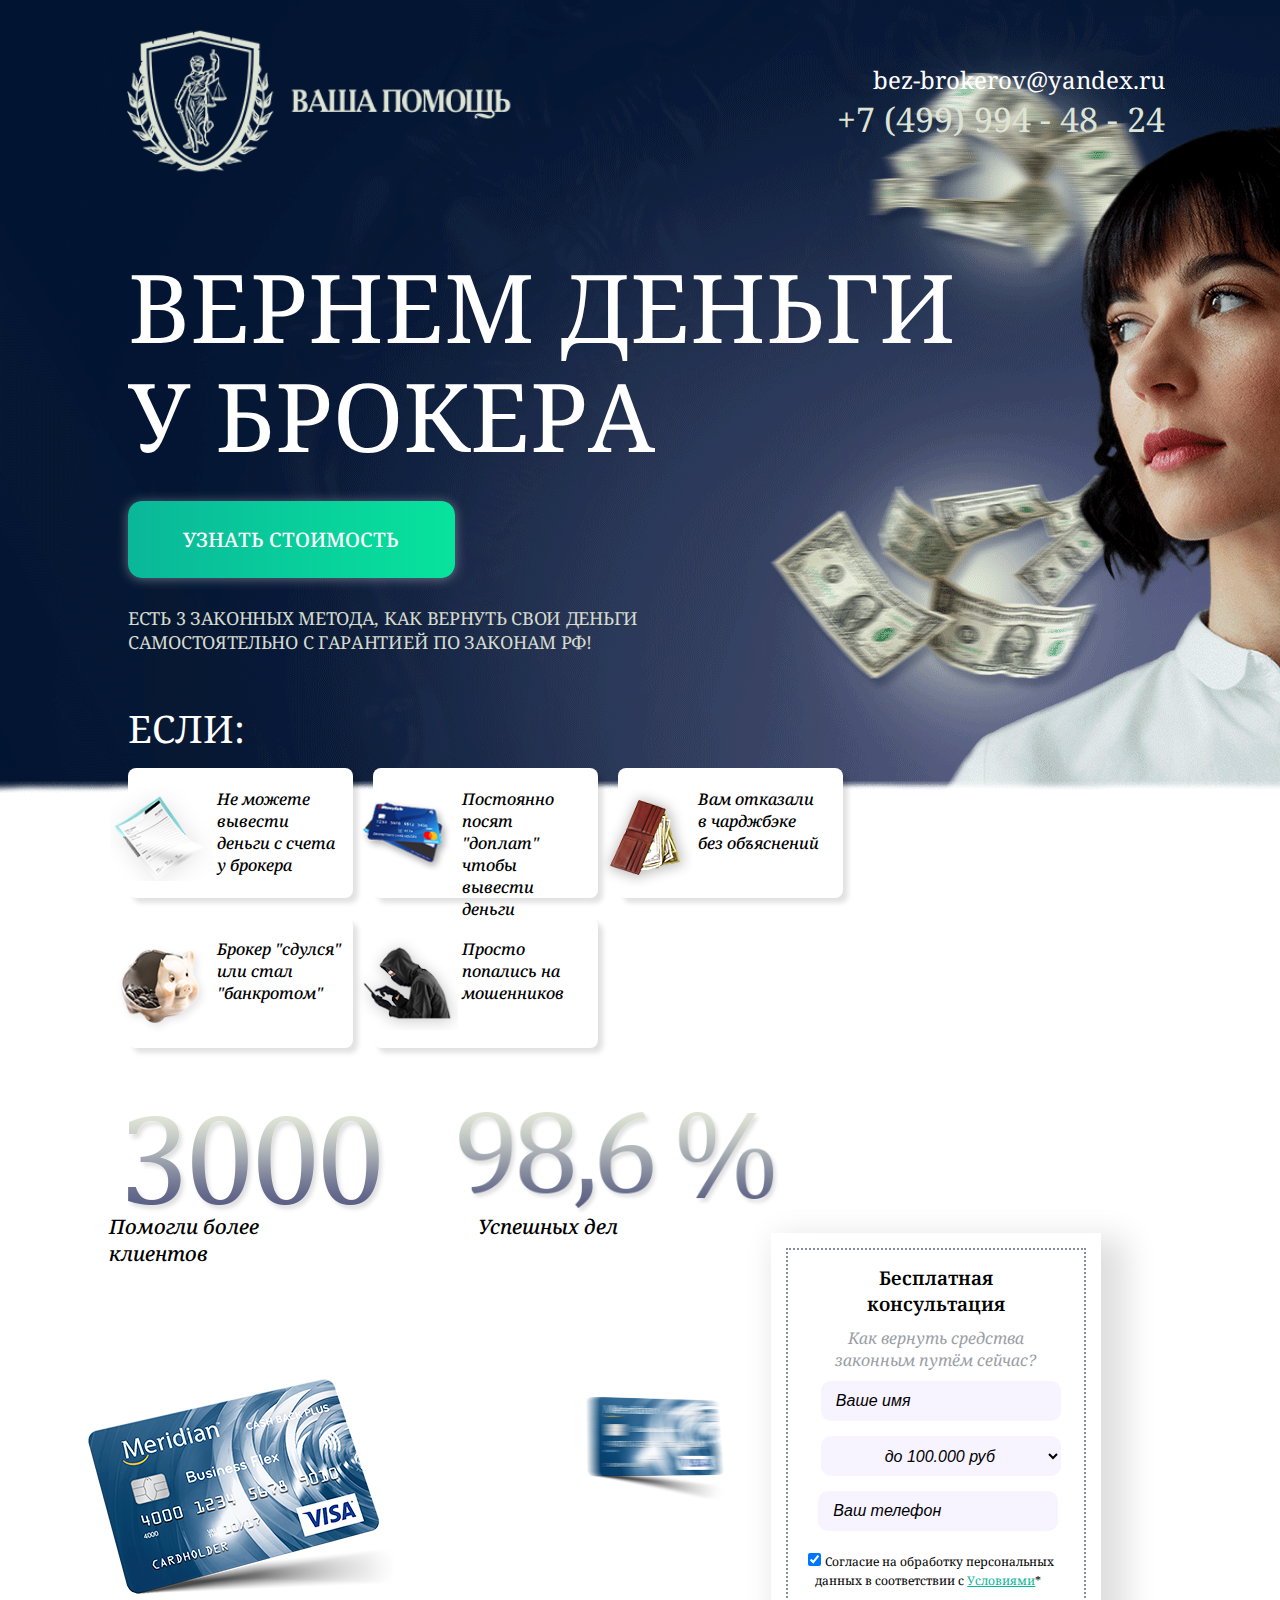
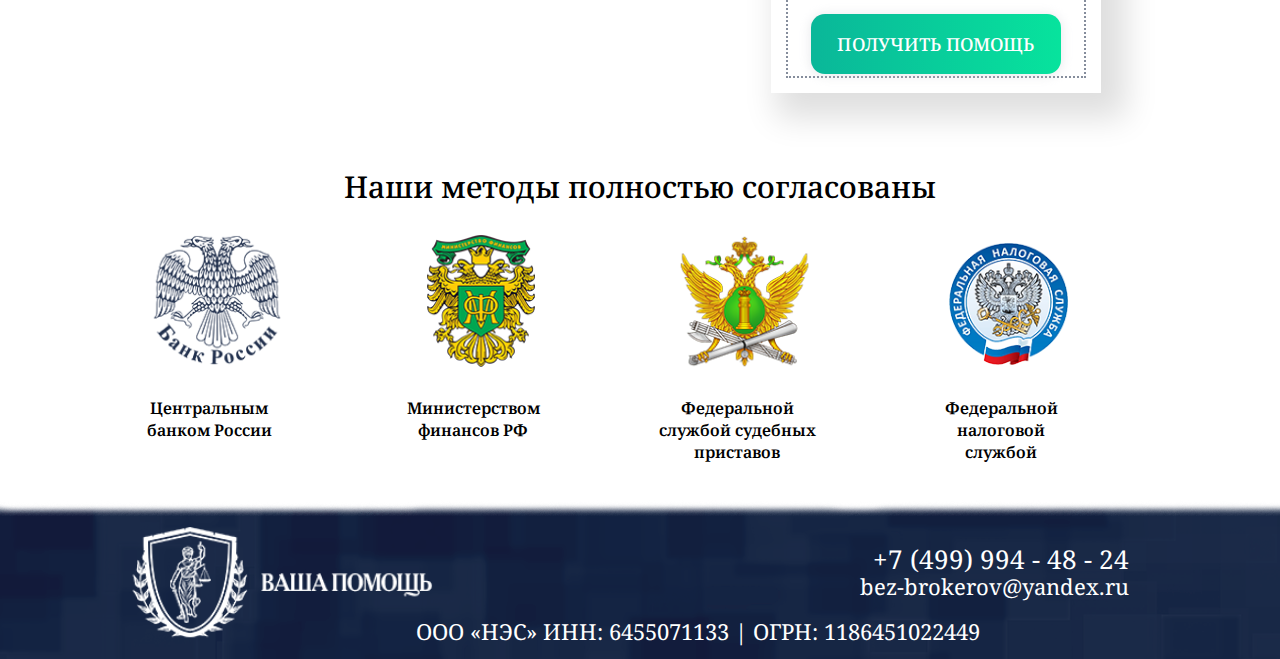
==== commit 8d706bc4: "Add files via upload" ====
--- a/index.html
+++ b/index.html
@@ -97,11 +97,14 @@
                                         </select>
                                         <input name="tel" type="tel" placeholder="Ваш телефон" autocomplete="off"
                                             class="tel__input _req" />
-                                        <input id="formAgreement" checked name="agreement" type="checkbox"
-                                            class="checkbox__input _req" />
-                                        <label for="formAgreement" class="checkbox__label"><span>Cогласие на обработку
-                                                персональных данных в соответствии с <a
-                                                    href="./conditions_page/conditions.html">Условиями</a>*</span></label>
+                                        <div class="check">
+                                            <input id="formAgreement" checked name="agreement" type="checkbox"
+                                                class="checkbox__input _req" />
+                                            <label for="formAgreement" class="checkbox__label"><span>Cогласие на
+                                                    обработку
+                                                    персональных данных в соответствии с <a
+                                                        href="./conditions_page/conditions.html">Условиями</a>*</span></label>
+                                        </div>
                                         <p><input class="btn" name="submit" type="submit" value="ПОЛУЧИТЬ ПОМОЩЬ"></p>
                                     </form>
                                 </div>
@@ -146,7 +149,7 @@
             <div class="popup__body">
                 <div class="popup__content">
                     <a href="" class="popup__close">✖</a>
-                    <form class="popup__form" name="feedback" method="POST" action="dubavaya.maria@mail.ru" id="form">
+                    <form class="form" name="feedback" method="POST" action="dubavaya.maria@mail.ru" id="form">
                         <h4>Бесплатная консультация</h4>
                         <p>Как вернуть средства законным путём сейчас?</p>
                         <input name="name" type="text" placeholder="Ваше имя" autocomplete="off"
@@ -158,11 +161,14 @@
                         </select>
                         <input name="tel" type="tel" placeholder="Ваш номер телефон" autocomplete="off"
                             class="tel__input2 _req _tel" />
-                        <input id="formAgreement2" checked name="agreement" type="checkbox"
-                            class="checkbox__input2 _req" />
-                        <label for="formAgreement2" class="checkbox__label2"><span>Cогласие на обработку
-                                персональных данных в
-                                соответствии с <a href="./conditions_page/conditions.html">Условиями</a>*</span></label>
+                        <div class="check2">
+                            <input id="formAgreement2" checked name="agreement" type="checkbox"
+                                class="checkbox__input2 _req" />
+                            <label for="formAgreement2" class="checkbox__label2"><span>Cогласие на обработку
+                                    персональных данных в
+                                    соответствии с <a
+                                        href="./conditions_page/conditions.html">Условиями</a>*</span></label>
+                        </div>
                         <p><input class="btn2" name="submit" type="submit" value="ПОЛУЧИТЬ ПОМОЩЬ" /></p>
                     </form>
                 </div>
--- a/css/style.css
+++ b/css/style.css
@@ -106,11 +106,27 @@
 		margin: -55% 0 0 0;
 		text-align: center;
 	}
-	.content .content__images .forma .border form h3{
-		font-size: 20rem;
-	}
-	.content .content__images .forma .border form p{
-		font-size: 18rem;
+	.content .content__images .forma .border .form .btn{
+		margin-top: 15rem;
+	}
+	.content .content__images .forma .border .form h3{
+		font-size: 19px;
+		margin: -5rem 0 5rem 0;
+	}
+	.content .content__images .forma .border .form p{
+		font-size: 16px;
+		margin: 10rem 0 10px 0;
+	}
+	.content__images .forma .border .form .tel__input{
+		margin-right: 5rem;
+		margin-bottom: 20rem;
+	}
+	.content .content__images .forma .border .form .check{
+		display: inline-block;
+		margin: 0 0 0 -15rem;
+	}
+	.content .content__images .forma .border .form .checkbox__label{
+		font-size: 12px;
 	}
 	.content .logo__container .logos .logo{
 		margin-right: 85rem;
@@ -196,11 +212,27 @@
 		margin: -52% 5% 0 0;
 		text-align: center;
 	}
-	.content .content__images .forma .border form h3{
-		font-size: 20rem;
-	}
-	.content .content__images .forma .border form p{
-		font-size: 18rem;
+	.content .content__images .forma .border .form .btn{
+		margin-top: 15rem;
+	}
+	.content .content__images .forma .border .form h3{
+		font-size: 19px;
+		margin: -5rem 0 5rem 0;
+	}
+	.content .content__images .forma .border .form p{
+		font-size: 16px;
+		margin: 10rem 0 10px 0;
+	}
+	.content__images .forma .border .form .tel__input{
+		margin-right: 5rem;
+		margin-bottom: 20rem;
+	}
+	.content .content__images .forma .border .form .check{
+		display: inline-block;
+		margin: 0 0 0 -15rem;
+	}
+	.content .content__images .forma .border .form .checkbox__label{
+		font-size: 12px;
 	}
 	.content .logo__container .logos .logo{
 		margin-right: 80rem;
@@ -290,11 +322,24 @@
 		margin: -58% 8% 0 0;
 		text-align: center;
 	}
-	.content .content__images .forma .border form h3{
-		font-size: 26rem;
-	}
-	.content .content__images .forma .border form p{
-		font-size: 24rem;
+	.content .content__images .forma .border .form h3{
+		font-size: 19px;
+		margin: -5rem 0 5px 0;
+	}
+	.content .content__images .forma .border .form p{
+		font-size: 16px;
+		margin: 10rem 0 10px 0;
+	}
+	.content__images .forma .border .form .tel__input{
+		margin-right: 5rem;
+		margin-bottom: 30rem;
+	}
+	.content .content__images .forma .border .form .check{
+		display: inline-block;
+		margin: 0 0 -5rem -5rem;
+	}
+	.content .content__images .forma .border .form .checkbox__label{
+		font-size: 12px;
 	}
 	.content .logo__container .logos .logo{
 		margin-right: 75rem;
@@ -352,50 +397,55 @@
 		top: 10px;
 		font-size: 42px;
 	}
-	body .popup .popup__body .popup__content .popup__form h4{
-		font-size: 56rem;
+	body .popup .popup__body .popup__content .form h4{
+		font-size: 52rem;
 		margin: 5rem 0 10px 0;
 	}
-	body .popup .popup__body .popup__content .popup__form p{
-		font-size: 40rem;
+	body .popup .popup__body .popup__content .form p{
+		font-size: 38rem;
 		margin: 0 0 20px 0;
 	}
-	body .popup .popup__body .popup__content .popup__form .name__input2{
+	body .popup .popup__body .popup__content .form .name__input2{
 		font-size: 36rem;
-		height: 110rem;
+		height: 100rem;
 		width: 760rem;
 		margin: 0 20rem 35rem 60rem;
 		padding-left: 25px;
 	}
-	body .popup .popup__body .popup__content .popup__form .tel__input2{
+	body .popup .popup__body .popup__content .form .tel__input2{
 		font-size: 36rem;
-		height: 110rem;
+		height: 100rem;
 		width: 760rem;
 		margin: 0 20rem 35rem 60rem;
 		padding-left: 25px;
 	}
-	body .popup .popup__body .popup__content .popup__form select{
+	body .popup .popup__body .popup__content .form select{
 		font-size: 36rem;
-		height: 110rem;
+		height: 100rem;
 		width: 760rem;
 		margin: 0 20rem 35rem 60rem;
 		padding-left: 20px;
 	}
-	body .popup .popup__body .popup__content .popup__form option{
+	body .popup .popup__body .popup__content .form option{
 		font-size: 36rem;
 		margin: 0 0 0 2.1875rem;
 		max-width: 760rem;
 	}
-	body .popup .popup__body .popup__content .popup__form span{
+	body .popup .popup__body .popup__content .form span{
 		font-size: 26rem;
 		margin: 10rem 0 40rem 0;
 		letter-spacing: 1rem;
 	}
-	body .popup .popup__body .popup__content .popup__form .btn2{
+	body .popup .popup__body .popup__content .form .btn2{
 		width: 600rem;
-		height: 110rem;
+		height: 100rem;
 		margin: 0 0.1875rem 0 0;
 		font-size: 36rem;
+	}
+	body .popup .popup__body .popup__content .form .check2{
+		display: inline-block;
+		margin: 0 5rem 50rem 5rem;
+		text-align: center;
 	}
 }
 
@@ -445,6 +495,25 @@
 	.content .content__images .forma{
 		margin:-65% 5% 0 0;
 		text-align: center;
+	}
+	.content .content__images .forma .border .form h3{
+		font-size: 20px;
+		margin: 10rem 0 5px 0;
+	}
+	.content .content__images .forma .border .form p{
+		font-size: 16px;
+		margin: 10rem 0 10px 0;
+	}
+	.content__images .forma .border .form .tel__input{
+		margin-right: 10rem;
+		margin-bottom: 30rem;
+	}
+	.content .content__images .forma .border .form .check{
+		display: inline-block;
+		margin: 0 0 5rem 0;
+	}
+	.content .content__images .forma .border .form .checkbox__label{
+		font-size: 12px;
 	}
 	.content .logo__container .logos .logo{
 		margin-right: 75rem;
@@ -505,50 +574,55 @@
 		top: 2px;
 		font-size: 36px;
 	}
-	body .popup .popup__body .popup__content .popup__form h4{
+	body .popup .popup__body .popup__content .form h4{
 		font-size: 58rem;
 		margin: 0 0 10px 0;
 	}
-	body .popup .popup__body .popup__content .popup__form p{
+	body .popup .popup__body .popup__content .form p{
 		font-size: 32rem;
 		margin: 0 0 20px 0;
 	}
-	body .popup .popup__body .popup__content .popup__form .name__input2{
+	body .popup .popup__body .popup__content .form .name__input2{
 		font-size: 36rem;
 		height: 100rem;
 		width: 680rem;
 		margin: 0 20rem 35rem 85rem;
 		padding-left: 25px;
 	}
-	body .popup .popup__body .popup__content .popup__form .tel__input2{
+	body .popup .popup__body .popup__content .form .tel__input2{
 		font-size: 36rem;
 		height: 100rem;
 		width: 680rem;
 		margin: 0 20rem 35rem 85rem;
 		padding-left: 25px;
 	}
-	body .popup .popup__body .popup__content .popup__form select{
+	body .popup .popup__body .popup__content .form select{
 		font-size: 36rem;
 		height: 100rem;
 		width: 680rem;
 		margin: 0 20rem 35rem 85rem;
 		padding-left: 20px;
 	}
-	body .popup .popup__body .popup__content .popup__form option{
+	body .popup .popup__body .popup__content .form option{
 		font-size: 36rem;
 		margin: 0 0 0 2.1875rem;
 	}
-	body .popup .popup__body .popup__content .popup__form span{
+	body .popup .popup__body .popup__content .form span{
 		font-size: 22rem;
 		margin: 10rem 0 40rem 0;
 		letter-spacing: 1rem;
 	}
-	body .popup .popup__body .popup__content .popup__form .btn2{
+	body .popup .popup__body .popup__content .form .btn2{
 		width: 510rem;
 		height: 100rem;
 		margin: 0 0 0 0;
 		font-size: 26rem;
 	}
+	body .popup .popup__body .popup__content .form .check2{
+		display: inline-block;
+		margin: 0 5rem 50rem 5rem;
+		text-align: center;
+	}
 }	
 
 @media screen and (min-width: 768px) and (max-width: 840px){
@@ -602,6 +676,25 @@
 	.content .content__images .forma{
 		margin:-115% -3% 0 0;
 		text-align: center;
+	}
+	.content .content__images .forma .border .form h3{
+		font-size: 20px;
+		margin: 10rem 0 5px 0;
+	}
+	.content .content__images .forma .border .form p{
+		font-size: 16px;
+		margin: 10rem 0 10px 0;
+	}
+	.content__images .forma .border .form .tel__input{
+		margin-right: 10rem;
+		margin-bottom: 30rem;
+	}
+	.content .content__images .forma .border .form .check{
+		display: inline-block;
+		margin: 0 0 5rem 0;
+	}
+	.content .content__images .forma .border .form .checkbox__label{
+		font-size: 12px;
 	}
 	.content .logo__container .logos h2{
 		font-size: 30rem;
@@ -663,50 +756,55 @@
 		top: 5px;
 		font-size: 40px;
 	}
-	body .popup .popup__body .popup__content .popup__form h4{
+	body .popup .popup__body .popup__content .form h4{
 		font-size: 62rem;
 		margin: 25rem 0 10px 0;
 	}
-	body .popup .popup__body .popup__content .popup__form p{
+	body .popup .popup__body .popup__content .form p{
 		font-size: 36rem;
 		margin: 0 0 20px 0;
 	}
-	body .popup .popup__body .popup__content .popup__form .name__input2{
+	body .popup .popup__body .popup__content .form .name__input2{
 		font-size: 40rem;
 		height: 130rem;
 		width: 810rem;
 		margin: 0 20rem 40rem 70rem;
 		padding-left: 25px;
 	}
-	body .popup .popup__body .popup__content .popup__form .tel__input2{
+	body .popup .popup__body .popup__content .form .tel__input2{
 		font-size: 40rem;
 		height: 130rem;
 		width: 810rem;
 		margin: 0 20rem 40rem 70rem;
 		padding-left: 25px;
 	}
-	body .popup .popup__body .popup__content .popup__form select{
+	body .popup .popup__body .popup__content .form select{
 		font-size: 40rem;
 		height: 130rem;
 		width: 810rem;
 		margin: 0 20rem 40rem 70rem;
 		padding-left: 20px;
 	}
-	body .popup .popup__body .popup__content .popup__form option{
+	body .popup .popup__body .popup__content .form option{
 		font-size: 40rem;
 		margin: 0 0 0 2.1875rem;
 	}
-	body .popup .popup__body .popup__content .popup__form span{
+	body .popup .popup__body .popup__content .form span{
 		font-size: 28rem;
 		margin: 10rem 0 50rem 0;
 		letter-spacing: 1rem;
 	}
-	body .popup .popup__body .popup__content .popup__form .btn2{
+	body .popup .popup__body .popup__content .form .btn2{
 		width: 600rem;
 		height: 130rem;
 		margin: 0 0.1875rem 0 0;
 		font-size: 40rem;
 	}
+	body .popup .popup__body .popup__content .form .check2{
+		display: inline-block;
+		margin: 0 5rem 50rem 5rem;
+		text-align: center;
+	}
 }	
 
 @media screen and (min-width: 641px) and (max-width: 767px){
@@ -762,6 +860,25 @@
 	body .wrapper .container .content .content__images .forma{
 		margin:-95% 10% 10% 26%;
 		text-align: center;
+	}
+	.content .content__images .forma .border .form h3{
+		font-size: 20px;
+		margin: 10rem 0 5px 0;
+	}
+	.content .content__images .forma .border .form p{
+		font-size: 16px;
+		margin: 10rem 0 10px 0;
+	}
+	.content__images .forma .border .form .tel__input{
+		margin-right: 10rem;
+		margin-bottom: 30rem;
+	}
+	.content .content__images .forma .border .form .check{
+		display: inline-block;
+		margin: 0 0 40rem 0;
+	}
+	.content .content__images .forma .border .form .checkbox__label{
+		font-size: 12px;
 	}
 	body .wrapper__images2{
 		position: absolute;
@@ -805,50 +922,55 @@
 		top: 5px;
 		font-size: 40px;
 	}
-	body .popup .popup__body .popup__content .popup__form h4{
+	body .popup .popup__body .popup__content .form h4{
 		font-size: 70rem;
 		margin: 25rem 0 10px 0;
 	}
-	body .popup .popup__body .popup__content .popup__form p{
+	body .popup .popup__body .popup__content .form p{
 		font-size: 42rem;
 		margin: 0 0 20px 0;
 	}
-	body .popup .popup__body .popup__content .popup__form .name__input2{
+	body .popup .popup__body .popup__content .form .name__input2{
 		font-size: 40rem;
 		height: 130rem;
 		width: 800rem;
 		margin: 0 20rem 40rem 85rem;
 		padding-left: 25px;
 	}
-	body .popup .popup__body .popup__content .popup__form .tel__input2{
+	body .popup .popup__body .popup__content .form .tel__input2{
 		font-size: 40rem;
 		height: 130rem;
 		width: 800rem;
 		margin: 0 20rem 40rem 85rem;
 		padding-left: 25px;
 	}
-	body .popup .popup__body .popup__content .popup__form select{
+	body .popup .popup__body .popup__content .form select{
 		font-size: 40rem;
 		height: 130rem;
 		width: 800rem;
 		margin: 0 20rem 40rem 85rem;
 		padding-left: 20px;
 	}
-	body .popup .popup__body .popup__content .popup__form option{
+	body .popup .popup__body .popup__content .form option{
 		font-size: 40rem;
 		margin: 0 0 0 2.1875rem;
 	}
-	body .popup .popup__body .popup__content .popup__form span{
+	body .popup .popup__body .popup__content .form span{
 		font-size: 28rem;
 		margin: 10rem 0 60rem 0;
 		letter-spacing: 1rem;
 	}
-	body .popup .popup__body .popup__content .popup__form .btn2{
+	body .popup .popup__body .popup__content .form .btn2{
 		width: 600rem;
 		height: 130rem;
 		margin: 0 0.1875rem 0 0;
 		font-size: 40rem;
 	}
+	body .popup .popup__body .popup__content .form .check2{
+		display: inline-block;
+		margin: 0 5rem 40rem 5rem;
+		text-align: center;
+	}
 }
 @media screen and (min-width: 482px) and (max-width: 640px){
 	.content .main__content .content__text p {
@@ -904,6 +1026,25 @@
 	body .wrapper .container .content .content__images .forma{
 		margin:-100% 15% 10% 0;
 		text-align: center;
+	}
+	.content .content__images .forma .border .form h3{
+		font-size: 20px;
+		margin: 10rem 0 5px 0;
+	}
+	.content .content__images .forma .border .form p{
+		font-size: 16px;
+		margin: 10rem 0 10px 0;
+	}
+	.content__images .forma .border .form .tel__input{
+		margin-right: 10rem;
+		margin-bottom: 40rem;
+	}
+	.content .content__images .forma .border .form .check{
+		display: inline-block;
+		margin: 0 0 30rem 0;
+	}
+	.content .content__images .forma .border .form .checkbox__label{
+		font-size: 12px;
 	}
 	body .wrapper__images2{
 		position: absolute;
@@ -947,50 +1088,55 @@
 		top: 2px;
 		font-size: 34px;
 	}
-	body .popup .popup__body .popup__content .popup__form h4{
+	body .popup .popup__body .popup__content .form h4{
 		font-size: 74rem;
 		margin: 0 0 10px 0;
 	}
-	body .popup .popup__body .popup__content .popup__form p{
+	body .popup .popup__body .popup__content .form p{
 		font-size: 46rem;
 		margin: 0 0 20px 0;
 	}
-	body .popup .popup__body .popup__content .popup__form .name__input2{
+	body .popup .popup__body .popup__content .form .name__input2{
 		font-size: 40rem;
 		height: 180rem;
 		width: 1000rem;
 		margin: 0 50rem 60rem 75rem;
 		padding-left: 25px;
 	}
-	body .popup .popup__body .popup__content .popup__form .tel__input2{
+	body .popup .popup__body .popup__content .form .tel__input2{
 		font-size: 40rem;
 		height: 180rem;
 		width: 1000rem;
 		margin: 0 50rem 60rem 75rem;
 		padding-left: 25px;
 	}
-	body .popup .popup__body .popup__content .popup__form select{
+	body .popup .popup__body .popup__content .form select{
 		font-size: 40rem;
 		height: 180rem;
 		width: 1000rem;
 		margin: 0 50rem 60rem 75rem;
 		padding-left: 20px;
 	}
-	body .popup .popup__body .popup__content .popup__form option{
+	body .popup .popup__body .popup__content .form option{
 		font-size: 40rem;
 		margin: 0 0 0 2.1875rem;
 	}
-	body .popup .popup__body .popup__content .popup__form span{
+	body .popup .popup__body .popup__content .form span{
 		font-size: 34rem;
 		margin: 10rem 0 70rem 0;
 		letter-spacing: 1rem;
 	}
-	body .popup .popup__body .popup__content .popup__form .btn2{
+	body .popup .popup__body .popup__content .form .btn2{
 		width: 700rem;
 		height: 160rem;
 		margin: 0 0.1875rem 0 0;
 		font-size: 50rem;
 	}
+	body .popup .popup__body .popup__content .form .check2{
+		display: inline-block;
+		margin: 0 5rem 40rem 5rem;
+		text-align: center;
+	}
 }
 
 @media screen and (min-width: 470px) and (max-width: 481px){
@@ -1046,6 +1192,25 @@
 	body .wrapper .container .content .content__images .forma{
 		margin:-120% 6% 10% 0;
 		text-align: center;
+	}
+	.content .content__images .forma .border .form h3{
+		font-size: 20px;
+		margin: 20rem 0 5px 0;
+	}
+	.content .content__images .forma .border .form p{
+		font-size: 16px;
+		margin: 10rem 0 10px 0;
+	}
+	.content__images .forma .border .form .tel__input{
+		margin-right: 10rem;
+		margin-bottom: 60rem;
+	}
+	.content .content__images .forma .border .form .check{
+		display: inline-block;
+		margin: 0 0 40rem 0;
+	}
+	.content .content__images .forma .border .form .checkbox__label{
+		font-size: 12px;
 	}
 	body .wrapper__images2{
 		position: absolute;
@@ -1089,50 +1254,55 @@
 		top: 2px;
 		font-size: 28px;
 	}
-	body .popup .popup__body .popup__content .popup__form h4{
+	body .popup .popup__body .popup__content .form h4{
 		font-size: 76rem;
 		margin: 30rem 0 10px 0;
 	}
-	body .popup .popup__body .popup__content .popup__form p{
+	body .popup .popup__body .popup__content .form p{
 		font-size: 48rem;
 		margin: 0 0 20px 0;
 	}
-	body .popup .popup__body .popup__content .popup__form .name__input2{
+	body .popup .popup__body .popup__content .form .name__input2{
 		font-size: 50rem;
 		height: 170rem;
 		width: 1000rem;
 		margin: 0 50rem 60rem 75rem;
 		padding-left: 25px;
 	}
-	body .popup .popup__body .popup__content .popup__form .tel__input2{
+	body .popup .popup__body .popup__content .form .tel__input2{
 		font-size: 50rem;
 		height: 170rem;
 		width: 1000rem;
-		margin: 0 50rem 60rem 75rem;
+		margin: 0 50rem 40rem 75rem;
 		padding-left: 25px;
 	}
-	body .popup .popup__body .popup__content .popup__form select{
+	body .popup .popup__body .popup__content .form select{
 		font-size: 50rem;
 		height: 170rem;
 		width: 1000rem;
 		margin: 0 50rem 60rem 75rem;
 		padding-left: 20px;
 	}
-	body .popup .popup__body .popup__content .popup__form option{
+	body .popup .popup__body .popup__content .form option{
 		font-size: 50rem;
 		margin: 0 0 0 2.1875rem;
 	}
-	body .popup .popup__body .popup__content .popup__form span{
+	body .popup .popup__body .popup__content .form span{
 		font-size: 36rem;
 		margin: 10rem 0 60rem 0;
 		letter-spacing: 1rem;
 	}
-	body .popup .popup__body .popup__content .popup__form .btn2{
+	body .popup .popup__body .popup__content .form .btn2{
 		width: 700rem;
 		height: 160rem;
 		margin: 0 0.1875rem 0 0;
 		font-size: 40rem;
 	}
+	body .popup .popup__body .popup__content .form .check2{
+		display: inline-block;
+		margin: 0 5rem 40rem 5rem;
+		text-align: center;
+	}
 }
 
 @media screen and (min-width: 411px) and (max-width: 469px){
@@ -1188,6 +1358,25 @@
 	body .wrapper .container .content .content__images .forma{
 		margin:-120% 0 10% 28%;
 		text-align: center;
+	}
+	.content .content__images .forma .border .form h3{
+		font-size: 20px;
+		margin: 30rem 0 5px 0;
+	}
+	.content .content__images .forma .border .form p{
+		font-size: 16px;
+		margin: 10rem 0 10px 0;
+	}
+	.content__images .forma .border .form .tel__input{
+		margin-right: 10rem;
+		margin-bottom: 60rem;
+	}
+	.content .content__images .forma .border .form .check{
+		display: inline-block;
+		margin: 0 0 50rem 0;
+	}
+	.content .content__images .forma .border .form .checkbox__label{
+		font-size: 12px;
 	}
 	body .wrapper__images2{
 		position: absolute;
@@ -1231,49 +1420,54 @@
 		top: 2px;
 		font-size: 28px;
 	}
-	body .popup .popup__body .popup__content .popup__form h4{
+	body .popup .popup__body .popup__content .form h4{
 		font-size: 80rem;
 		margin: 50rem 0 10px 0;
 	}
-	body .popup .popup__body .popup__content .popup__form p{
+	body .popup .popup__body .popup__content .form p{
 		font-size: 48rem;
 		margin: 0 0 20px 0;
 	}
-	body .popup .popup__body .popup__content .popup__form .name__input2{
+	body .popup .popup__body .popup__content .form .name__input2{
 		font-size: 60rem;
 		height: 180rem;
 		width: 1000rem;
 		margin: 0 50rem 60rem 75rem;
 		padding-left: 25px;
 	}
-	body .popup .popup__body .popup__content .popup__form .tel__input2{
+	body .popup .popup__body .popup__content .form .tel__input2{
 		font-size: 60rem;
 		height: 180rem;
 		width: 1000rem;
 		margin: 0 50rem 60rem 75rem;
 		padding-left: 25px;
 	}
-	body .popup .popup__body .popup__content .popup__form select{
+	body .popup .popup__body .popup__content .form select{
 		font-size: 60rem;
 		height: 180rem;
 		width: 1000rem;
 		margin: 0 50rem 60rem 75rem;
 		padding-left: 20px;
 	}
-	body .popup .popup__body .popup__content .popup__form option{
+	body .popup .popup__body .popup__content .form option{
 		font-size: 60rem;
 		margin: 0 0 0 2.1875rem;
 	}
-	body .popup .popup__body .popup__content .popup__form span{
+	body .popup .popup__body .popup__content .form span{
 		font-size: 36rem;
 		margin: 10rem 0 70rem 0;
 		letter-spacing: 1rem;
 	}
-	body .popup .popup__body .popup__content .popup__form .btn2{
+	body .popup .popup__body .popup__content .form .btn2{
 		width: 700rem;
 		height: 180rem;
-		margin: 0 0.1875rem 0 0;
+		margin: 60rem 0.1875rem 0 0;
 		font-size: 50rem;
+	}
+	body .popup .popup__body .popup__content .form .check2{
+		display: inline-block;
+		margin: 0 5rem 40rem 5rem;
+		text-align: center;
 	}
 }
 
@@ -1342,6 +1536,25 @@
 		width: 342px;
 		height: 450px;
 		padding: 15px 15px;
+	}
+	.content .content__images .forma .border .form h3{
+		font-size: 22px;
+		margin: 20rem 0 5px 0;
+	}
+	.content .content__images .forma .border .form p{
+		font-size: 16px;
+		margin: 10rem 0 10px 0;
+	}
+	.content__images .forma .border .form .tel__input{
+		margin-right: 10rem;
+		margin-bottom: 60rem;
+	}
+	.content .content__images .forma .border .form .check{
+		display: inline-block;
+		margin: 0 0 50rem 0;
+	}
+	.content .content__images .forma .border .form .checkbox__label{
+		font-size: 12px;
 	}
 	body .wrapper__images2{
 		position: absolute;
@@ -1385,50 +1598,55 @@
 		top: 2px;
 		font-size: 25px;
 	}
-	body .popup .popup__body .popup__content .popup__form h4{
+	body .popup .popup__body .popup__content .form h4{
 		font-size: 80rem;
 		margin: 55rem 0 10px 0;
 	}
 	
-	body .popup .popup__body .popup__content .popup__form p{
+	body .popup .popup__body .popup__content .form p{
 		font-size: 48rem;
 		margin: 0 0 15px 0;
 	}
-	body .popup .popup__body .popup__content .popup__form .name__input2{
+	body .popup .popup__body .popup__content .form .name__input2{
 		font-size: 56rem;
 		height: 180rem;
 		width: 1000rem;
 		margin: 0 50rem 60rem 75rem;
 		padding-left: 25px;
 	}
-	body .popup .popup__body .popup__content .popup__form .tel__input2{
+	body .popup .popup__body .popup__content .form .tel__input2{
 		font-size: 56rem;
 		height: 180rem;
 		width: 1000rem;
 		margin: 0 50rem 60rem 75rem;
 		padding-left: 25px;
 	}
-	body .popup .popup__body .popup__content .popup__form select{
+	body .popup .popup__body .popup__content .form select{
 		font-size: 56rem;
 		height: 180rem;
 		width: 1000rem;
 		margin: 0 50rem 60rem 75rem;
 		padding-left: 20px;
 	}
-	body .popup .popup__body .popup__content .popup__form option{
+	body .popup .popup__body .popup__content .form option{
 		font-size: 56rem;
 		margin: 0 0 0 2.1875rem;
 	}
-	body .popup .popup__body .popup__content .popup__form span{
+	body .popup .popup__body .popup__content .form span{
 		font-size: 36rem;
 		margin: 10rem 0 65rem 0;
 		letter-spacing: 1rem;
 	}
-	body .popup .popup__body .popup__content .popup__form .btn2{
+	body .popup .popup__body .popup__content .form .btn2{
 		width: 700rem;
 		height: 180rem;
-		margin: 0 0.1875rem 0 0;
+		margin: 70rem 0.1875rem 0 0;
 		font-size: 46rem;
+	}
+	body .popup .popup__body .popup__content .form .check2{
+		display: inline-block;
+		margin: 0 5rem 30rem 5rem;
+		text-align: center;
 	}
 }
 
@@ -1499,18 +1717,24 @@
 		height: 435px;
 		padding: 10px 10px;
 	}
+	.content .content__images .forma .border .form h3{
+		font-size: 20px;
+		margin: 40rem 0 5px 0;
+	}
+	.content .content__images .forma .border .form p{
+		font-size: 15px;
+		margin: 10rem 0 10px 0;
+	}
 	.content__images .forma .border .form .tel__input{
 		margin-right: 10rem;
-	}
-	.content .content__images .forma .border .form .checkbox__input{
+		margin-bottom: 60rem;
+	}
+	.content .content__images .forma .border .form .check{
 		display: inline-block;
-		font-size: 45rem;
-		margin: 0 0 0 40rem;
+		margin: 0 10rem 60rem 10rem;
 	}
 	.content .content__images .forma .border .form .checkbox__label{
-		font-size: 40rem;
-		;
-		width: 40%;
+		font-size: 12px;
 	}
 	body .wrapper__images2{
 		position: absolute;
@@ -1554,48 +1778,53 @@
 		top: 2px;
 		font-size: 24px;
 	}
-	body .popup .popup__body .popup__content .popup__form h4{
+	body .popup .popup__body .popup__content .form h4{
 		font-size: 80rem;
 		margin: 50rem 0 10px 0;
 	}
-	body .popup .popup__body .popup__content .popup__form p{
+	body .popup .popup__body .popup__content .form p{
 		font-size: 58rem;
 		margin: 0 0 20px 0;
 	}
-	body .popup .popup__body .popup__content .popup__form .name__input2, .tel__input2{
+	body .popup .popup__body .popup__content .form .name__input2, .tel__input2{
 		font-size: 60rem;
 		height: 180rem;
 		width: 1000rem;
 		margin: 0 50rem 60rem 75rem;
 		padding-left: 25px;
 	}
-	body .popup .popup__body .popup__content .popup__form .tel__input2{
+	body .popup .popup__body .popup__content .form .tel__input2{
 		font-size: 60rem;
 		height: 180rem;
 		width: 1000rem;
 		margin: 0 50rem 60rem 75rem;
 		padding-left: 25px;
 	}
-	body .popup .popup__body .popup__content .popup__form select{
+	body .popup .popup__body .popup__content .form select{
 		font-size: 60rem;
 		height: 180rem;
 		width: 1000rem;
 		margin: 0 50rem 60rem 75rem;
 		padding-left: 20px;
 	}
-	body .popup .popup__body .popup__content .popup__form option{
+	body .popup .popup__body .popup__content .form option{
 		font-size: 60rem;
 		margin: 0 0 0 2.1875rem;
 	}
-	body .popup .popup__body .popup__content .popup__form span{
+	body .popup .popup__body .popup__content .form span{
 		font-size: 42rem;
 		margin: 10rem 0 70rem 0;
 		letter-spacing: 1rem;
 	}
-	body .popup .popup__body .popup__content .popup__form .btn2{
-		width: 700rem;
-		height: 180rem;
-		margin: 0 0.1875rem 0 0;
+	body .popup .popup__body .popup__content .form .check2{
+		display: inline-block;
+		margin: 0 5rem 40rem 5rem;
+		text-align: center;
+	}
+	body .popup .popup__body .popup__content .form .btn2{
+		width: 780rem;
+		height: 200rem;
+		margin: 80rem 0.1875rem 0 0;
 		font-size: 48rem;
 	}
 }
@@ -1973,7 +2202,7 @@
 
 .content__images .forma .border .form .checkbox__input{
 	display: inline-block;
-	margin: 0 0 0 0;
+	margin: 0 0 0 5rem;
 }
 
 .content__images .forma .border .form .name__input._error  {
@@ -2191,25 +2420,25 @@
    text-decoration: none;
 }
 
-.popup .popup__body .popup__content .popup__form{
+.popup .popup__body .popup__content .form{
 	margin: 0 auto;
 }
 
-.popup .popup__body .popup__content .popup__form h4{
+.popup .popup__body .popup__content .form h4{
 	font-size: 38rem;
 	margin: 10px 0 15px 0;
 	font-weight: 600;
 	text-align: center;
 }
 
-.popup .popup__body .popup__content .popup__form p{
+.popup .popup__body .popup__content .form p{
 	font-size: 22rem;
 	color: #9a9ea5;
 	margin: 0 0 30px 0;
 	text-align: center;
 }
 
-.popup .popup__body .popup__content .popup__form .name__input2, .tel__input2{
+.popup .popup__body .popup__content .form .name__input2, .tel__input2{
 	background-color: #f7f3ff;
 	font-size: 18rem;
 	height: 60rem;
@@ -2223,20 +2452,20 @@
 	border: none;
 }
 
-.popup .popup__body .popup__content .popup__form input::-webkit-input-placeholder{
+.popup .popup__body .popup__content .form input::-webkit-input-placeholder{
 	color: #000;
 }
-.popup .popup__body .popup__content .popup__form input::-moz-placeholder{
+.popup .popup__body .popup__content .form input::-moz-placeholder{
 	color: #000;
 }
-.popup .popup__body .popup__content .popup__form input:-moz-placeholder{
+.popup .popup__body .popup__content .form input:-moz-placeholder{
 	color: #000;
 }
-.popup .popup__body .popup__content .popup__form input:-ms-input-placeholder{
+.popup .popup__body .popup__content .form input:-ms-input-placeholder{
 	color: #000;
 }
 
-.popup .popup__body .popup__content .popup__form select{
+.popup .popup__body .popup__content .form select{
 	background-color: #f7f3ff;
 	font-size: 18rem;
 	height: 60rem;
@@ -2250,7 +2479,7 @@
 	border: none;
 }
 
-.popup .popup__body .popup__content .popup__form option{
+.popup .popup__body .popup__content .form option{
 	display: inline-block;
 	font-size: 18rem;
 	margin: 0 0 0 2.1875rem;
@@ -2258,16 +2487,16 @@
 	font-style: italic;
 }
 
-.popup .popup__body .popup__content .popup__form .checkbox__label2{
+.popup .popup__body .popup__content .form .checkbox__label2{
 	font-size: 14rem;
 	color: #9a9ea5;
 }
 
-.popup .popup__body .popup__content .popup__form .checkbox__label2 a{
+.popup .popup__body .popup__content .form .checkbox__label2 a{
 	color: rgba(10,183,153,1);
 }
 
-.popup .popup__body .popup__content .popup__form .btn2{
+.popup .popup__body .popup__content .form .btn2{
 	color: #fff;
 	text-decoration: none;
 	outline: none;
@@ -2283,7 +2512,7 @@
 	border: none;
 }
 
-.popup .popup__body .popup__content .popup__form .btn2{
+.popup .popup__body .popup__content .form .btn2{
 	display: inline-block;
 	padding: 25rem 55rem;
 	border-radius: 14px;
@@ -2303,20 +2532,20 @@
 	-moz-transition: .8s;
 }
 	
-.popup .popup__body .popup__content .popup__form .btn2:hover {
+.popup .popup__body .popup__content .form .btn2:hover {
 	background-position: right center;
 } 
 
-.popup .popup__body .popup__content .popup__form .btn2:active {
+.popup .popup__body .popup__content .form .btn2:active {
 background-image: linear-gradient( to right,rgb(8, 131, 110) 0%,rgb(8, 189, 131) 50%,rgba(8,131,110) 100%);
 }
 
-.popup .popup__body .popup__content .popup__form .name__input2._error{
+.popup .popup__body .popup__content .form .name__input2._error{
 	box-shadow: 0 0 15px red;
 }
-.popup .popup__body .popup__content .popup__form .tel__input2._error{
+.popup .popup__body .popup__content .form .tel__input2._error{
 	box-shadow: 0 0 15px red;
 }
-.popup .popup__body .popup__content .popup__form .checkbox__input2._error{
+.popup .popup__body .popup__content .form .checkbox__input2._error{
 	box-shadow: 0 0 15px red;
 }